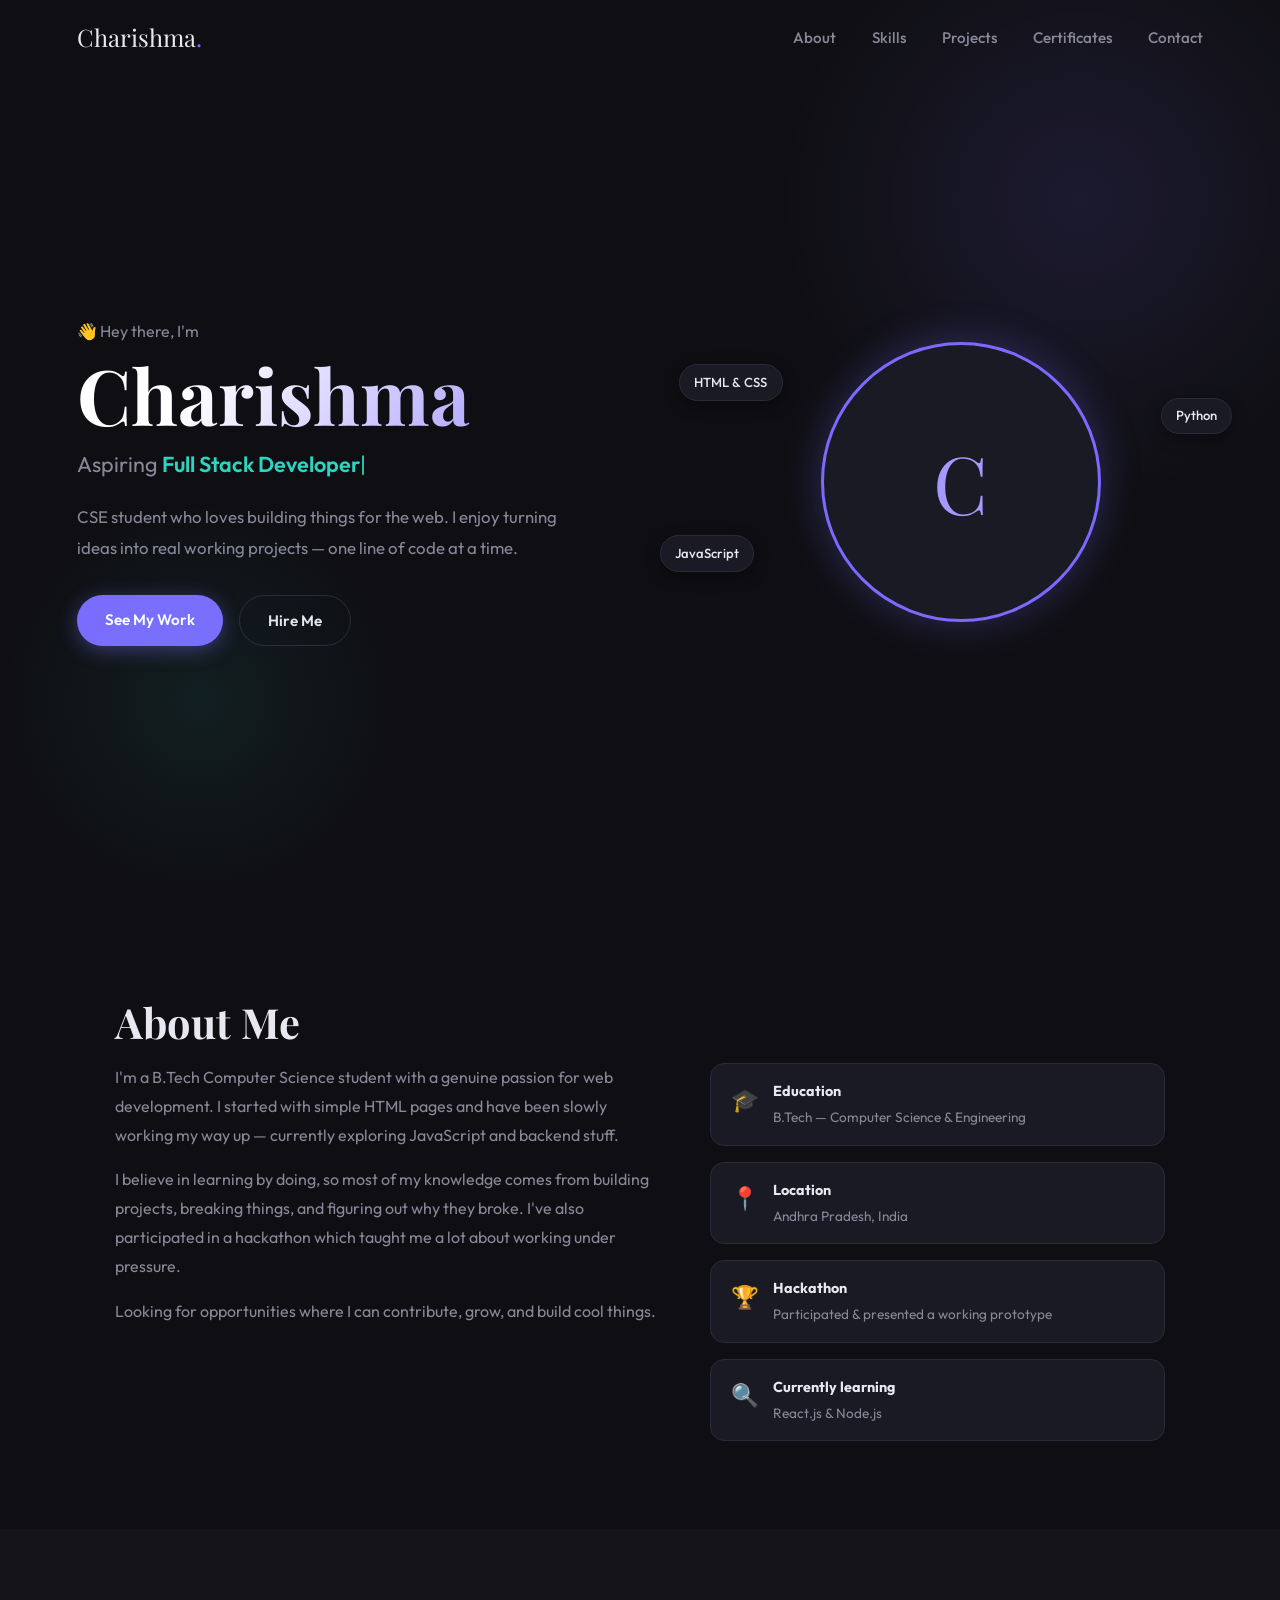
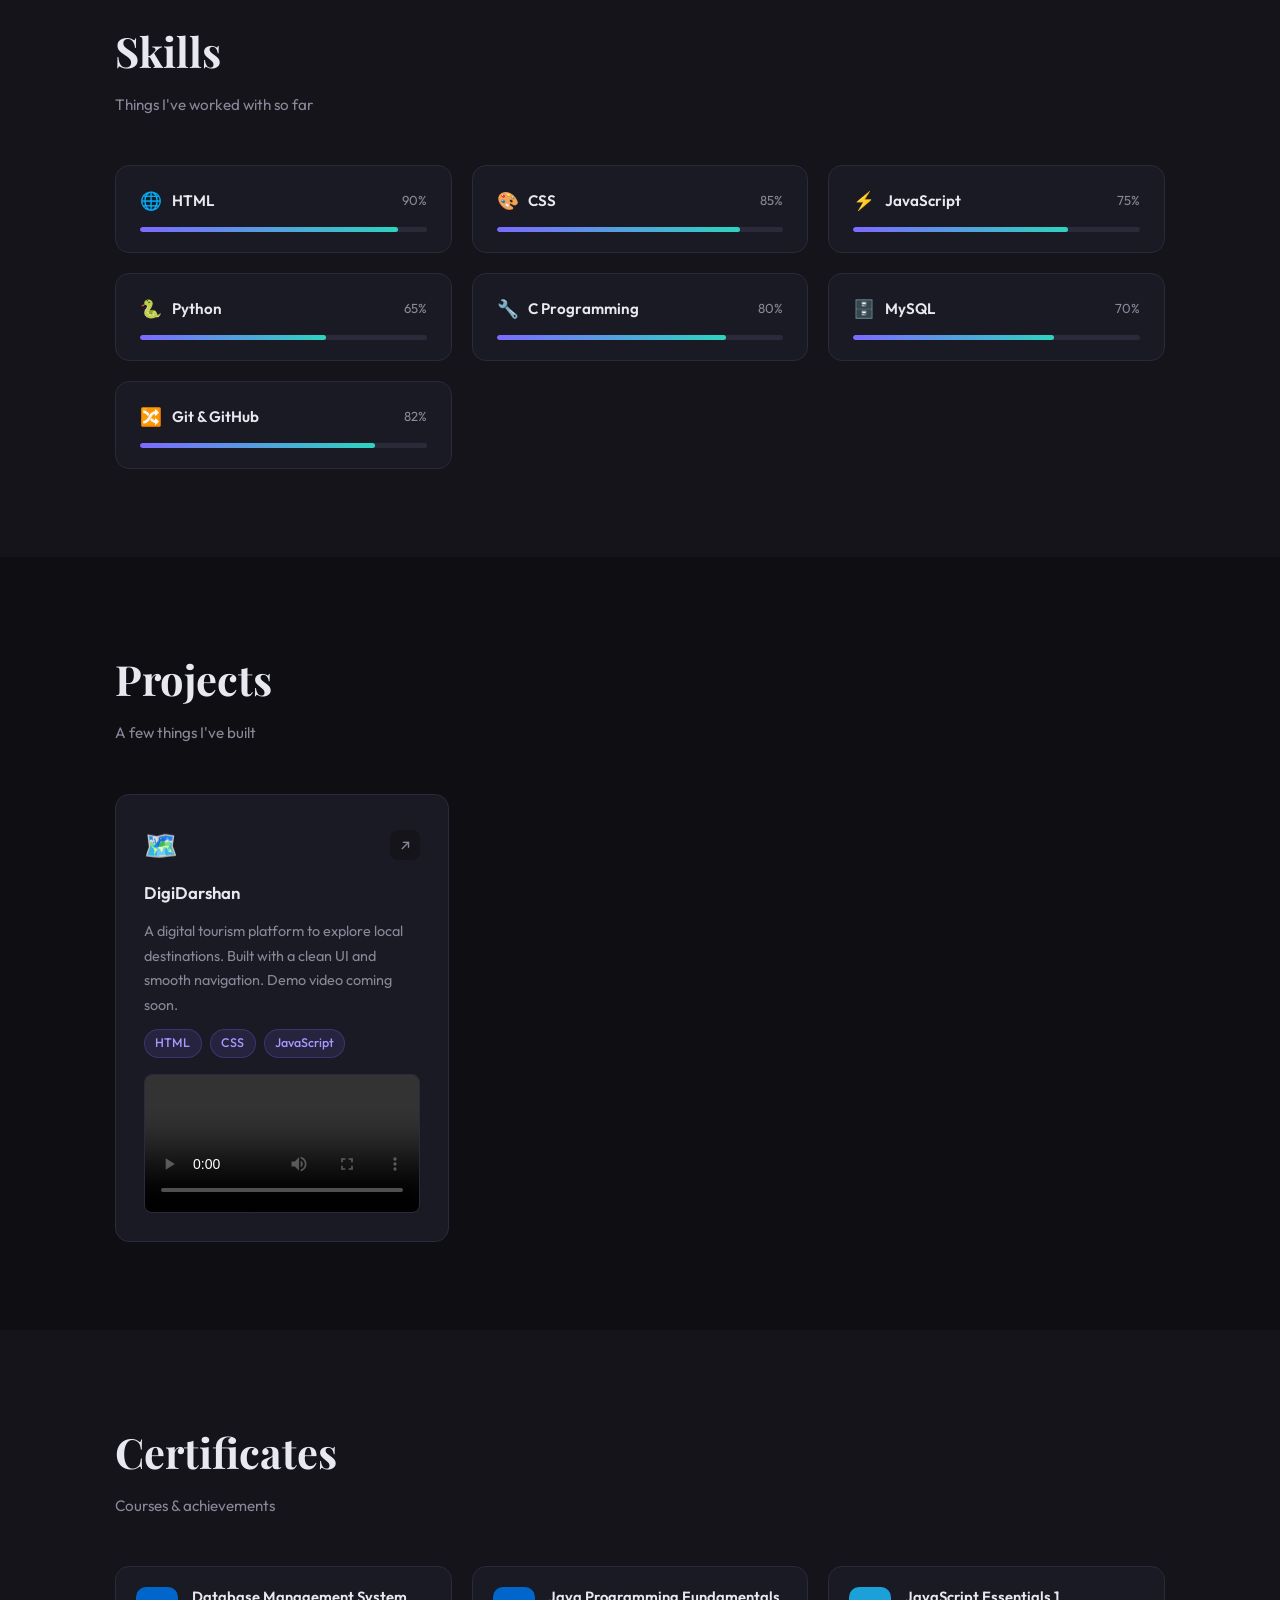
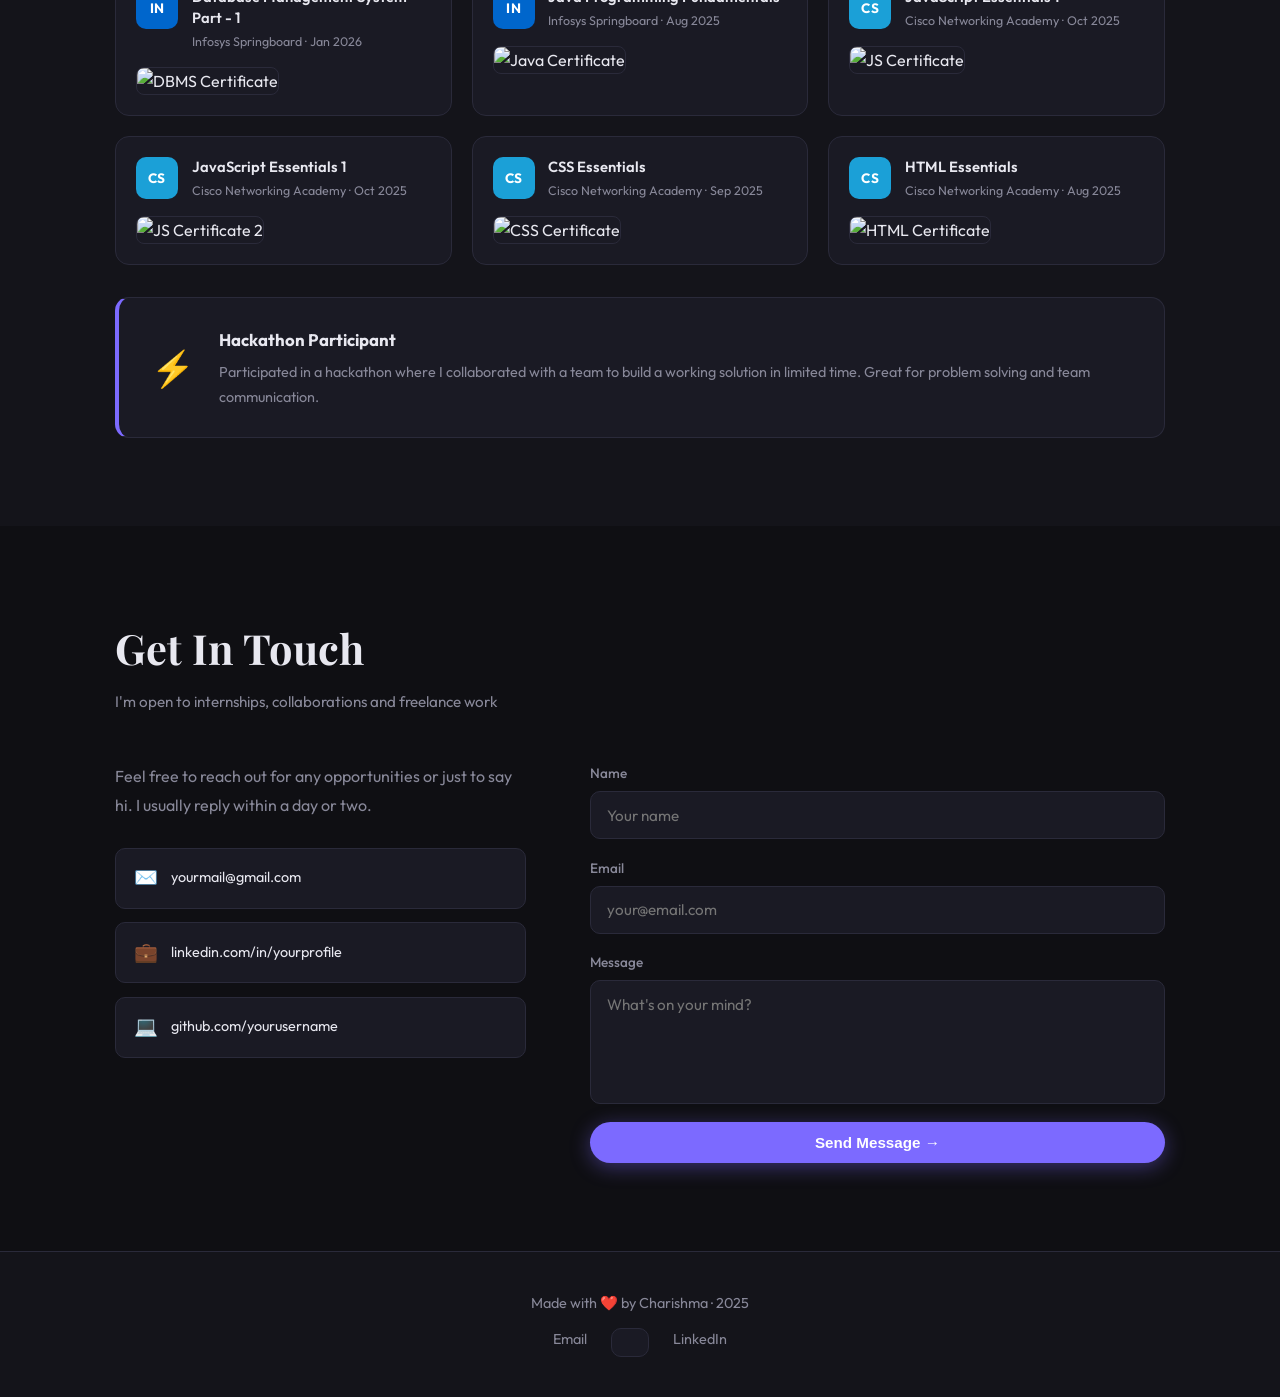
==== index.html @ baaa9da6 "Add files via upload" ====
<!DOCTYPE html>
<html lang="en">
<head>
  <meta charset="UTF-8" />
  <meta name="viewport" content="width=device-width, initial-scale=1.0"/>
  <meta name="description" content="Charishma - CSE Student & Aspiring Full Stack Developer"/>
  <title>Charishma | Portfolio</title>
  <link rel="preconnect" href="https://fonts.googleapis.com">
  <link href="https://fonts.googleapis.com/css2?family=Outfit:wght@300;400;500;600;700&family=Playfair+Display:wght@700&display=swap" rel="stylesheet">
  <link rel="stylesheet" href="style.css" />
</head>
<body>

  <nav id="topnav">
    <div class="logo">Charishma<span class="dot">.</span></div>
    <ul>
      <li><a href="#about">About</a></li>
      <li><a href="#skills">Skills</a></li>
      <li><a href="#projects">Projects</a></li>
      <li><a href="#certs">Certificates</a></li>
      <li><a href="#contact">Contact</a></li>
    </ul>
    <button class="menu-btn" id="menuBtn">☰</button>
  </nav>

  <div class="mobile-nav" id="mobileNav">
    <a href="#about">About</a>
    <a href="#skills">Skills</a>
    <a href="#projects">Projects</a>
    <a href="#certs">Certificates</a>
    <a href="#contact">Contact</a>
  </div>

  <!-- HERO -->
  <section class="hero" id="home">
    <div class="hero-text">
      <p class="greet">👋 Hey there, I'm</p>
      <h1>Charishma</h1>
      <h2 class="role">Aspiring <span id="typed"></span><span class="blink">|</span></h2>
      <p class="bio">CSE student who loves building things for the web. I enjoy turning ideas into real working projects — one line of code at a time.</p>
      <div class="hero-actions">
        <a href="#projects" class="btn primary">See My Work</a>
        <a href="#contact" class="btn ghost">Hire Me</a>
      </div>
    </div>
    <div class="hero-img">
      <div class="pic-wrap">
        <img src="myphoto.jpg" alt="Charishma" onerror="this.style.display='none'; document.getElementById('initials').style.display='flex'"/>
        <div id="initials">C</div>
      </div>
      <span class="chip c1">HTML & CSS</span>
      <span class="chip c2">JavaScript</span>
      <span class="chip c3">Python</span>
    </div>
  </section>

  <!-- ABOUT -->
  <section id="about">
    <div class="wrap">
      <h2 class="sec-title">About Me</h2>
      <div class="about-grid">
        <div class="about-words">
          <p>I'm a B.Tech Computer Science student with a genuine passion for web development. I started with simple HTML pages and have been slowly working my way up — currently exploring JavaScript and backend stuff.</p>
          <p>I believe in learning by doing, so most of my knowledge comes from building projects, breaking things, and figuring out why they broke. I've also participated in a hackathon which taught me a lot about working under pressure.</p>
          <p>Looking for opportunities where I can contribute, grow, and build cool things.</p>
        </div>
        <div class="about-cards">
          <div class="info-card"><span>🎓</span><div><strong>Education</strong><p>B.Tech — Computer Science & Engineering</p></div></div>
          <div class="info-card"><span>📍</span><div><strong>Location</strong><p>Andhra Pradesh, India</p></div></div>
          <div class="info-card"><span>🏆</span><div><strong>Hackathon</strong><p>Participated & presented a working prototype</p></div></div>
          <div class="info-card"><span>🔍</span><div><strong>Currently learning</strong><p>React.js & Node.js</p></div></div>
        </div>
      </div>
    </div>
  </section>

  <!-- SKILLS -->
  <section id="skills" class="alt-bg">
    <div class="wrap">
      <h2 class="sec-title">Skills</h2>
      <p class="sec-sub">Things I've worked with so far</p>
      <div class="skills-grid">
        <div class="skill-box">
          <div class="skill-top"><span class="skill-emoji">🌐</span><span class="skill-name">HTML</span><span class="skill-pct">90%</span></div>
          <div class="bar"><div class="fill" style="--pct:90%"></div></div>
        </div>
        <div class="skill-box">
          <div class="skill-top"><span class="skill-emoji">🎨</span><span class="skill-name">CSS</span><span class="skill-pct">85%</span></div>
          <div class="bar"><div class="fill" style="--pct:85%"></div></div>
        </div>
        <div class="skill-box">
          <div class="skill-top"><span class="skill-emoji">⚡</span><span class="skill-name">JavaScript</span><span class="skill-pct">75%</span></div>
          <div class="bar"><div class="fill" style="--pct:75%"></div></div>
        </div>
        <div class="skill-box">
          <div class="skill-top"><span class="skill-emoji">🐍</span><span class="skill-name">Python</span><span class="skill-pct">65%</span></div>
          <div class="bar"><div class="fill" style="--pct:65%"></div></div>
        </div>
        <div class="skill-box">
          <div class="skill-top"><span class="skill-emoji">🔧</span><span class="skill-name">C Programming</span><span class="skill-pct">80%</span></div>
          <div class="bar"><div class="fill" style="--pct:80%"></div></div>
        </div>
        <div class="skill-box">
          <div class="skill-top"><span class="skill-emoji">🗄️</span><span class="skill-name">MySQL</span><span class="skill-pct">70%</span></div>
          <div class="bar"><div class="fill" style="--pct:70%"></div></div>
        </div>
        <div class="skill-box">
          <div class="skill-top"><span class="skill-emoji">🔀</span><span class="skill-name">Git & GitHub</span><span class="skill-pct">82%</span></div>
          <div class="bar"><div class="fill" style="--pct:82%"></div></div>
        </div>
      </div>
    </div>
  </section>

  <!-- PROJECTS -->
  <section id="projects">
    <div class="wrap">
      <h2 class="sec-title">Projects</h2>
      <p class="sec-sub">A few things I've built</p>
      <div class="proj-grid">

        <div class="proj-card">
          <div class="proj-header">
            <span class="proj-icon">🗺️</span>
            <div class="proj-links"><a href="#" target="_blank">↗</a></div>
          </div>
          <h3>DigiDarshan</h3>
          <p>A digital tourism platform to explore local destinations. Built with a clean UI and smooth navigation. Demo video coming soon.</p>
          <div class="tags"><span>HTML</span><span>CSS</span><span>JavaScript</span></div>
          <video controls poster="" style="width:100%; border-radius:8px; margin-top:.25rem; border:1px solid var(--border);">
  <source src="C:\Users\chari\Downloads\WhatsApp Video 2026-03-20 at 21.03.21.mp4" type="video/mp4">
</video>
        </div>
      </div>
    </div>
  </section>

  <!-- CERTIFICATES -->
  <section id="certs" class="alt-bg">
    <div class="wrap">
      <h2 class="sec-title">Certificates</h2>
      <p class="sec-sub">Courses & achievements</p>
      <div class="certs-grid">

        <div class="cert-card">
          <div class="cert-top">
            <div class="cert-badge infosys">IN</div>
            <div><h4>Database Management System Part - 1</h4><p>Infosys Springboard · Jan 2026</p></div>
          </div>
          <img src="C:\Users\chari\OneDrive\Pictures\p10.jpg" alt="DBMS Certificate" class="cert-img"/>
        </div>

        <div class="cert-card">
          <div class="cert-top">
            <div class="cert-badge infosys">IN</div>
            <div><h4>Java Programming Fundamentals</h4><p>Infosys Springboard · Aug 2025</p></div>
          </div>
          <img src="C:\Users\chari\OneDrive\Pictures\p8.jpg" alt="Java Certificate" class="cert-img"/>
        </div>

        <div class="cert-card">
          <div class="cert-top">
            <div class="cert-badge cisco">CS</div>
            <div><h4>JavaScript Essentials 1</h4><p>Cisco Networking Academy · Oct 2025</p></div>
          </div>
          <img src="C:\Users\chari\OneDrive\Pictures\p6.jpg" alt="JS Certificate" class="cert-img"/>
        </div>

        <div class="cert-card">
          <div class="cert-top">
            <div class="cert-badge cisco">CS</div>
            <div><h4>JavaScript Essentials 1</h4><p>Cisco Networking Academy · Oct 2025</p></div>
          </div>
          <img src="C:\Users\chari\OneDrive\Pictures\p4.jpg" alt="JS Certificate 2" class="cert-img"/>
        </div>

        <div class="cert-card">
          <div class="cert-top">
            <div class="cert-badge cisco">CS</div>
            <div><h4>CSS Essentials</h4><p>Cisco Networking Academy · Sep 2025</p></div>
          </div>
          <img src="C:\Users\chari\OneDrive\Pictures\p3.jpg" alt="CSS Certificate" class="cert-img"/>
        </div>

        <div class="cert-card">
          <div class="cert-top">
            <div class="cert-badge cisco">CS</div>
            <div><h4>HTML Essentials</h4><p>Cisco Networking Academy · Aug 2025</p></div>
          </div>
          <img src="C:\Users\chari\OneDrive\Pictures\p2.jpg" alt="HTML Certificate" class="cert-img"/>
        </div>

      </div>

      <div class="hackathon-box">
        <span class="hack-icon">⚡</span>
        <div class="hack-text">
          <h3>Hackathon Participant</h3>
          <p>Participated in a hackathon where I collaborated with a team to build a working solution in limited time. Great for problem solving and team communication.</p>
        </div>
      </div>
    </div>
  </section>

  <!-- CONTACT -->
  <section id="contact">
    <div class="wrap">
      <h2 class="sec-title">Get In Touch</h2>
      <p class="sec-sub">I'm open to internships, collaborations and freelance work</p>
      <div class="contact-wrap">
        <div class="contact-left">
          <p>Feel free to reach out for any opportunities or just to say hi. I usually reply within a day or two.</p>
          <div class="links-list">
            <a href="mailto:charishmakosireddy@gmail.com" class="link-row"><span class="link-icon">✉️</span><span>yourmail@gmail.com</span></a>
            <a href="https://www.linkedin.com/in/charishma-kosireddy-486725369?utm_source=share_via&utm_content=profile&utm_medium=member_android" target="_blank" class="link-row"><span class="link-icon">💼</span><span>linkedin.com/in/yourprofile</span></a>
            <a href="https://github.com/charishmakosireddy" target="_blank" class="link-row"><span class="link-icon">💻</span><span>github.com/yourusername</span></a>
          </div>
        </div>
        <form id="contactForm" class="contact-form" novalidate>
          <div class="field"><label for="name">Name</label><input type="text" id="name" name="name" placeholder="Your name" required/></div>
          <div class="field"><label for="email">Email</label><input type="email" id="email" name="email" placeholder="your@email.com" required/></div>
          <div class="field"><label for="msg">Message</label><textarea id="msg" name="message" rows="5" placeholder="What's on your mind?" required></textarea></div>
          <button type="submit" class="btn primary" id="sendBtn">Send Message →</button>
          <p id="formMsg" style="display:none; color:#6ee7b7; margin-top:.75rem; font-size:.9rem">✅ Message sent! I'll get back to you soon.</p>
        </form>
      </div>
    </div>
  </section>

  <footer>
    <p>Made with ❤️ by Charishma · 2025</p>
    <div class="footer-links">
      <a href="mailto:charishmakosireddy@gmail.com">Email</a>
      <a href="https://github.com/charishmakosireddy" target="_blank" class="link-row"></a>
      <a href="https://www.linkedin.com/in/charishma-kosireddy-486725369?utm_source=share_via&utm_content=profile&utm_medium=member_android" target="_blank">LinkedIn</a>
    </div>
  </footer>
  <script src="app.js"></script>
</body>
</html>
---- style.css ----
*, *::before, *::after { box-sizing: border-box; margin: 0; padding: 0; }

:root {
  --bg: #0f0f13;
  --bg2: #14141a;
  --card: #1a1a24;
  --border: #2a2a3a;
  --accent: #7c6aff;
  --accent-light: #a599ff;
  --teal: #2dd4bf;
  --text: #e8e8f0;
  --muted: #888899;
  --radius: 14px;
}

html { scroll-behavior: smooth; }

body {
  font-family: 'Outfit', sans-serif;
  background: var(--bg);
  color: var(--text);
  line-height: 1.65;
  overflow-x: hidden;
}

::-webkit-scrollbar { width: 5px; }
::-webkit-scrollbar-thumb { background: var(--accent); border-radius: 4px; }

/* NAV */
#topnav {
  position: fixed; top: 0; left: 0; right: 0;
  display: flex; align-items: center; justify-content: space-between;
  padding: 1.1rem 6%; z-index: 999;
  transition: background .3s, border-color .3s;
  border-bottom: 1px solid transparent;
}
#topnav.sticky {
  background: rgba(15,15,19,0.92);
  backdrop-filter: blur(12px);
  border-bottom-color: var(--border);
}
.logo { font-family: 'Playfair Display', serif; font-size: 1.5rem; }
.logo .dot { color: var(--accent); }
#topnav ul { display: flex; gap: 2.2rem; list-style: none; }
#topnav ul a { color: var(--muted); text-decoration: none; font-size: .95rem; font-weight: 500; transition: color .2s; }
#topnav ul a:hover { color: var(--text); }
.menu-btn { display: none; background: none; border: 1px solid var(--border); color: var(--text); padding: .35rem .7rem; border-radius: 8px; cursor: pointer; font-size: 1.1rem; }

.mobile-nav { display: none; flex-direction: column; gap: .5rem; position: fixed; top: 62px; left: 0; right: 0; background: rgba(15,15,19,0.97); padding: 1.5rem 6%; border-bottom: 1px solid var(--border); z-index: 998; }
.mobile-nav.open { display: flex; }
.mobile-nav a { color: var(--muted); text-decoration: none; font-size: 1rem; padding: .4rem 0; border-bottom: 1px solid var(--border); }
.mobile-nav a:last-child { border-bottom: none; }

/* BUTTONS */
.btn { display: inline-block; padding: .75rem 1.75rem; border-radius: 50px; font-weight: 600; font-size: .95rem; text-decoration: none; cursor: pointer; border: none; transition: transform .2s, box-shadow .2s; }
.btn.primary { background: var(--accent); color: #fff; box-shadow: 0 4px 20px rgba(124,106,255,.4); }
.btn.primary:hover { transform: translateY(-2px); box-shadow: 0 6px 28px rgba(124,106,255,.55); }
.btn.ghost { background: transparent; color: var(--text); border: 1.5px solid var(--border); }
.btn.ghost:hover { border-color: var(--accent); color: var(--accent-light); transform: translateY(-2px); }

/* HERO */
.hero {
  min-height: 100vh;
  display: grid; grid-template-columns: 1.1fr .9fr;
  align-items: center; gap: 3rem;
  padding: 8rem 6% 4rem; position: relative; overflow: hidden;
}
.hero::before {
  content: ''; position: absolute;
  width: 600px; height: 600px;
  background: radial-gradient(circle, rgba(124,106,255,.12) 0%, transparent 70%);
  top: -100px; right: -100px; pointer-events: none;
}
.hero::after {
  content: ''; position: absolute;
  width: 400px; height: 400px;
  background: radial-gradient(circle, rgba(45,212,191,.08) 0%, transparent 70%);
  bottom: 0; left: 0; pointer-events: none;
}
.greet { font-size: 1rem; color: var(--muted); margin-bottom: .6rem; }
.hero h1 {
  font-family: 'Playfair Display', serif;
  font-size: clamp(3rem, 6vw, 5.5rem); line-height: 1.05;
  background: linear-gradient(120deg, #fff 20%, var(--accent-light) 80%);
  -webkit-background-clip: text; -webkit-text-fill-color: transparent; background-clip: text;
  margin-bottom: .75rem;
}
.role { font-size: 1.35rem; font-weight: 400; color: var(--muted); margin-bottom: 1.25rem; min-height: 2rem; }
#typed { color: var(--teal); font-weight: 600; }
.blink { color: var(--teal); animation: blink 1s infinite; }
@keyframes blink { 0%,100%{opacity:1} 50%{opacity:0} }
.bio { max-width: 480px; color: var(--muted); font-size: 1.05rem; margin-bottom: 2rem; line-height: 1.8; }
.hero-actions { display: flex; gap: 1rem; flex-wrap: wrap; }

.hero-img { position: relative; display: flex; align-items: center; justify-content: center; }
.pic-wrap {
  width: 280px; height: 280px; border-radius: 50%; overflow: hidden;
  border: 3px solid var(--accent); box-shadow: 0 0 40px rgba(124,106,255,.3);
  background: var(--card); display: flex; align-items: center; justify-content: center;
}
.pic-wrap img { width: 100%; height: 100%; object-fit: cover; }
#initials { display: none; align-items: center; justify-content: center; font-family: 'Playfair Display', serif; font-size: 5rem; color: var(--accent-light); }

.chip { position: absolute; background: var(--card); border: 1px solid var(--border); padding: .4rem .9rem; border-radius: 50px; font-size: .82rem; font-weight: 500; color: var(--text); box-shadow: 0 4px 16px rgba(0,0,0,.4); white-space: nowrap; }
.c1 { top: 8%; left: -8%; animation: bobble 4s ease-in-out infinite; }
.c2 { bottom: 18%; left: -12%; animation: bobble 4s 1.4s ease-in-out infinite; }
.c3 { top: 20%; right: -6%; animation: bobble 4s 2.8s ease-in-out infinite; }
@keyframes bobble { 0%,100%{transform:translateY(0)} 50%{transform:translateY(-8px)} }

/* SECTIONS */
section { padding: 5.5rem 6%; }
.wrap { max-width: 1050px; margin: 0 auto; }
.sec-title { font-family: 'Playfair Display', serif; font-size: clamp(1.8rem,3.5vw,2.6rem); margin-bottom: .4rem; }
.sec-sub { color: var(--muted); font-size: .95rem; margin-bottom: 3rem; }
.alt-bg { background: var(--bg2); }

.reveal { opacity: 0; transform: translateY(24px); transition: opacity .65s ease, transform .65s ease; }
.reveal.show { opacity: 1; transform: translateY(0); }

/* ABOUT */
.about-grid { display: grid; grid-template-columns: 1.2fr 1fr; gap: 3rem; align-items: start; }
.about-words p { color: var(--muted); margin-bottom: 1rem; line-height: 1.8; }
.about-cards { display: flex; flex-direction: column; gap: 1rem; }
.info-card { display: flex; align-items: flex-start; gap: .9rem; background: var(--card); border: 1px solid var(--border); border-radius: var(--radius); padding: 1rem 1.25rem; transition: border-color .2s, transform .2s; }
.info-card:hover { border-color: var(--accent); transform: translateX(4px); }
.info-card span { font-size: 1.4rem; margin-top: .1rem; }
.info-card strong { display: block; font-size: .9rem; margin-bottom: .15rem; }
.info-card p { font-size: .85rem; color: var(--muted); margin: 0; }

/* SKILLS */
.skills-grid { display: grid; grid-template-columns: repeat(auto-fill, minmax(280px,1fr)); gap: 1.25rem; }
.skill-box { background: var(--card); border: 1px solid var(--border); border-radius: var(--radius); padding: 1.25rem 1.5rem; transition: border-color .2s, transform .2s; }
.skill-box:hover { border-color: var(--accent); transform: translateY(-3px); }
.skill-top { display: flex; align-items: center; gap: .6rem; margin-bottom: .75rem; }
.skill-emoji { font-size: 1.1rem; }
.skill-name { flex: 1; font-weight: 600; font-size: .95rem; }
.skill-pct { font-size: .82rem; color: var(--muted); }
.bar { height: 5px; background: var(--border); border-radius: 4px; overflow: hidden; }
.fill { height: 100%; width: 0; background: linear-gradient(90deg, var(--accent), var(--teal)); border-radius: 4px; transition: width 1.1s cubic-bezier(.4,0,.2,1); }
.skill-box.animated .fill { width: var(--pct); }

/* PROJECTS */
.proj-grid { display: grid; grid-template-columns: repeat(auto-fill, minmax(280px,1fr)); gap: 1.5rem; }
.proj-card { background: var(--card); border: 1px solid var(--border); border-radius: var(--radius); padding: 1.75rem; display: flex; flex-direction: column; gap: .75rem; transition: border-color .2s, transform .25s; position: relative; overflow: hidden; }
.proj-card::after { content: ''; position: absolute; bottom: 0; left: 0; right: 0; height: 3px; background: linear-gradient(90deg, var(--accent), var(--teal)); transform: scaleX(0); transform-origin: left; transition: transform .3s; }
.proj-card:hover { transform: translateY(-5px); border-color: rgba(124,106,255,.5); }
.proj-card:hover::after { transform: scaleX(1); }
.proj-header { display: flex; justify-content: space-between; align-items: center; }
.proj-icon { font-size: 1.7rem; }
.proj-links { display: flex; gap: .6rem; }
.proj-links a { display: flex; align-items: center; justify-content: center; width: 30px; height: 30px; border-radius: 8px; background: var(--bg2); color: var(--muted); text-decoration: none; transition: background .2s, color .2s; }
.proj-links a:hover { background: rgba(124,106,255,.2); color: var(--accent-light); }
.proj-card h3 { font-size: 1.05rem; font-weight: 600; }
.proj-card p { font-size: .9rem; color: var(--muted); flex: 1; line-height: 1.7; }
.tags { display: flex; gap: .5rem; flex-wrap: wrap; }
.tags span { padding: .2rem .65rem; background: rgba(124,106,255,.12); border: 1px solid rgba(124,106,255,.25); border-radius: 50px; font-size: .78rem; color: var(--accent-light); font-weight: 500; }

/* video slot placeholder */
.video-slot {
  margin-top: .25rem;
  padding: .6rem .9rem;
  background: rgba(45,212,191,.06);
  border: 1px dashed rgba(45,212,191,.25);
  border-radius: 8px;
  font-size: .82rem;
  color: var(--teal);
  text-align: center;
}

/* CERTIFICATES */
.certs-grid { display: grid; grid-template-columns: repeat(auto-fill, minmax(280px,1fr)); gap: 1.25rem; margin-bottom: 2rem; }
.cert-card { background: var(--card); border: 1px solid var(--border); border-radius: var(--radius); padding: 1.25rem; transition: border-color .2s, transform .2s; }
.cert-card:hover { border-color: var(--accent); transform: translateY(-3px); }
.cert-top { display: flex; align-items: flex-start; gap: .85rem; margin-bottom: .9rem; }
.cert-badge {
  width: 42px; height: 42px; border-radius: 10px;
  display: flex; align-items: center; justify-content: center;
  font-weight: 700; font-size: .85rem; flex-shrink: 0; letter-spacing: .03em;
}
.cert-badge.infosys { background: #0066cc; color: #fff; }
.cert-badge.cisco { background: #1ba0d7; color: #fff; }
.cert-top h4 { font-size: .92rem; font-weight: 600; margin-bottom: .2rem; line-height: 1.4; }
.cert-top p { font-size: .78rem; color: var(--muted); }
.cert-img { width: 100%; border-radius: 8px; border: 1px solid var(--border); object-fit: cover; cursor: pointer; transition: transform .2s, box-shadow .2s; }
.cert-img:hover { transform: scale(1.02); box-shadow: 0 8px 24px rgba(0,0,0,.4); }

.hackathon-box { display: flex; align-items: center; gap: 1.5rem; background: var(--card); border: 1px solid var(--border); border-left: 4px solid var(--accent); border-radius: var(--radius); padding: 1.75rem 2rem; }
.hack-icon { font-size: 2.2rem; }
.hack-text h3 { font-size: 1.05rem; margin-bottom: .4rem; }
.hack-text p { font-size: .9rem; color: var(--muted); line-height: 1.7; }

/* CONTACT */
.contact-wrap { display: grid; grid-template-columns: 1fr 1.4fr; gap: 4rem; align-items: start; }
.contact-left > p { color: var(--muted); font-size: 1rem; line-height: 1.8; margin-bottom: 1.75rem; }
.links-list { display: flex; flex-direction: column; gap: .85rem; }
.link-row { display: flex; align-items: center; gap: .85rem; text-decoration: none; padding: .85rem 1.1rem; background: var(--card); border: 1px solid var(--border); border-radius: 10px; color: var(--text); font-size: .9rem; transition: border-color .2s, transform .2s; }
.link-row:hover { border-color: var(--accent); transform: translateX(4px); }
.link-icon { font-size: 1.2rem; }
.contact-form { display: flex; flex-direction: column; gap: 1.1rem; }
.field { display: flex; flex-direction: column; gap: .4rem; }
.field label { font-size: .85rem; color: var(--muted); font-weight: 500; }
.field input, .field textarea { padding: .85rem 1rem; background: var(--card); border: 1px solid var(--border); border-radius: 10px; color: var(--text); font-family: 'Outfit', sans-serif; font-size: .95rem; outline: none; resize: none; transition: border-color .2s, box-shadow .2s; }
.field input:focus, .field textarea:focus { border-color: var(--accent); box-shadow: 0 0 0 3px rgba(124,106,255,.1); }

/* FOOTER */
footer { background: var(--bg2); border-top: 1px solid var(--border); padding: 2.5rem 6%; text-align: center; }
footer p { color: var(--muted); font-size: .9rem; margin-bottom: .75rem; }
.footer-links { display: flex; justify-content: center; gap: 1.5rem; }
.footer-links a { color: var(--muted); text-decoration: none; font-size: .9rem; transition: color .2s; }
.footer-links a:hover { color: var(--accent-light); }

/* RESPONSIVE */
@media (max-width: 860px) {
  .hero { grid-template-columns: 1fr; padding-top: 7rem; text-align: center; }
  .bio { margin: 0 auto 2rem; }
  .hero-actions { justify-content: center; }
  .hero-img { display: none; }
  #topnav ul { display: none; }
  .menu-btn { display: block; }
  .about-grid { grid-template-columns: 1fr; }
  .contact-wrap { grid-template-columns: 1fr; gap: 2.5rem; }
}
@media (max-width: 580px) {
  section { padding: 4rem 5%; }
  .hackathon-box { flex-direction: column; }
  .skills-grid { grid-template-columns: 1fr; }
}
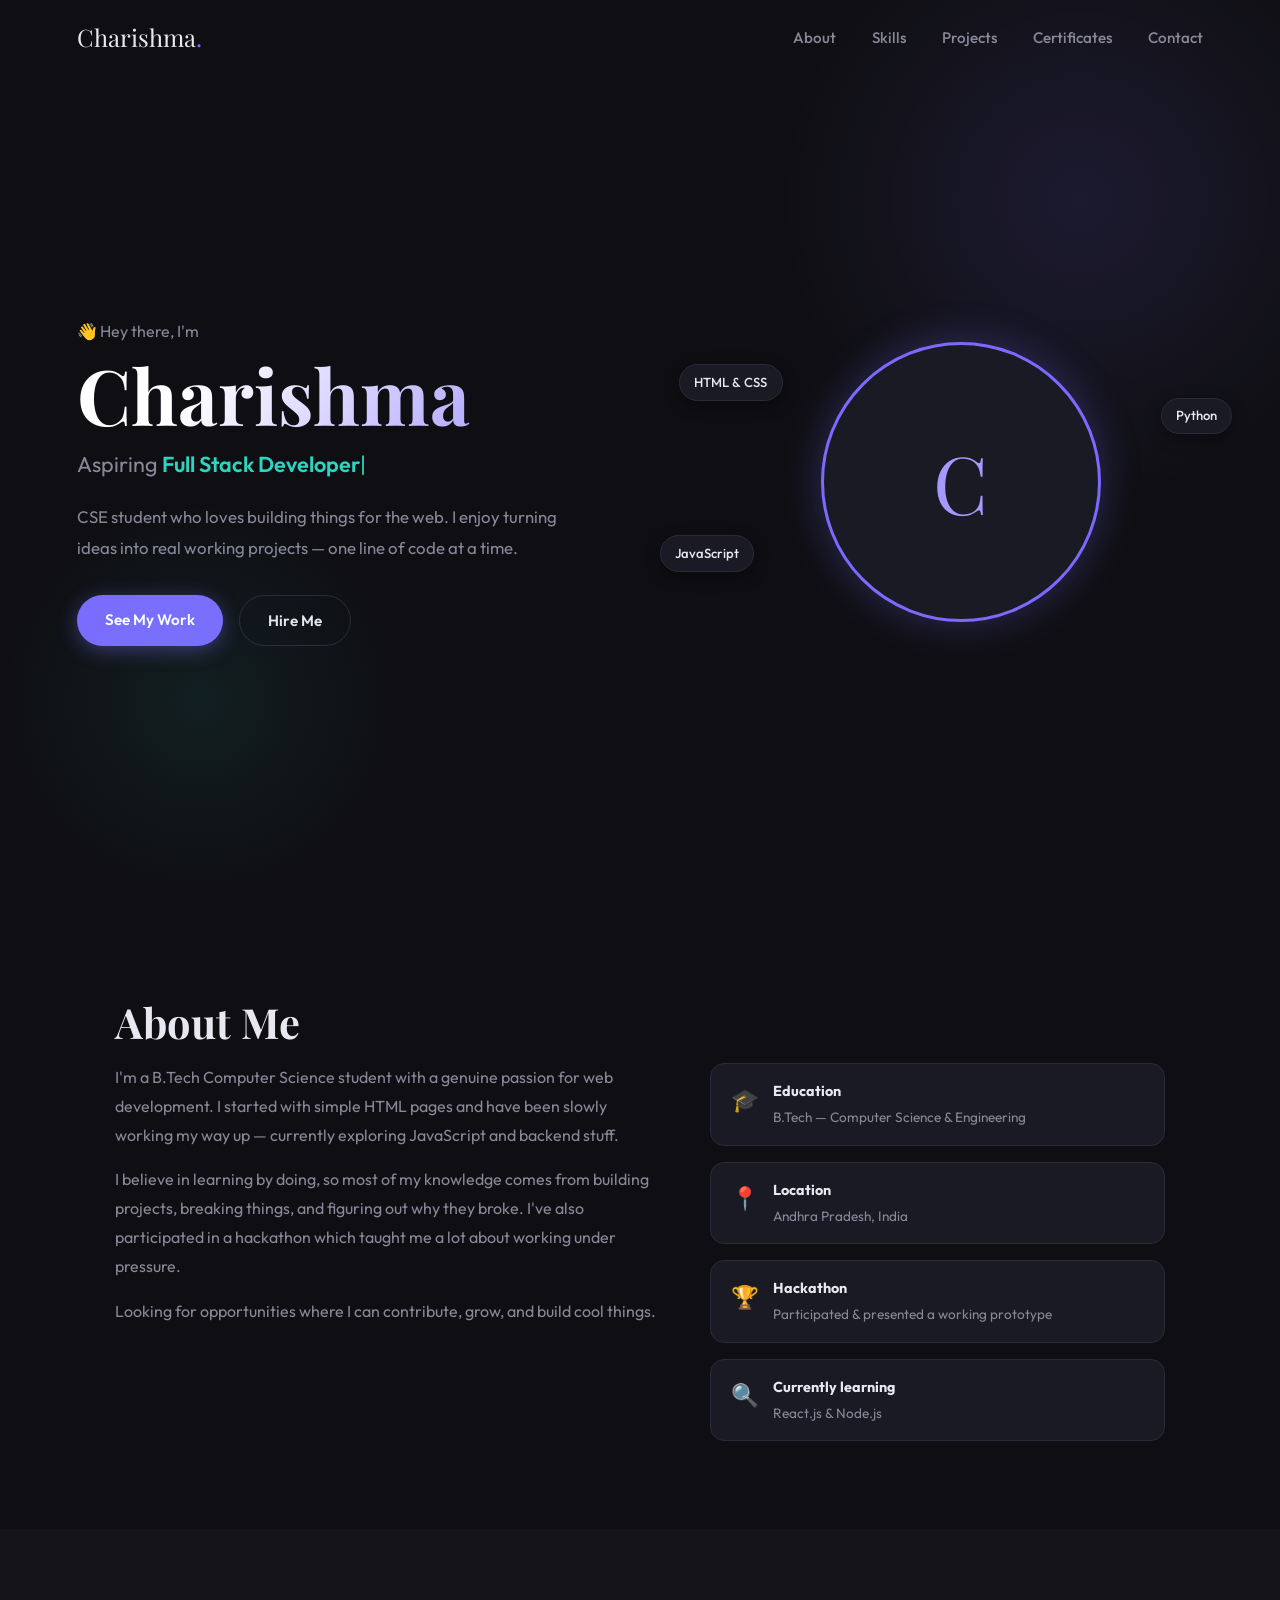
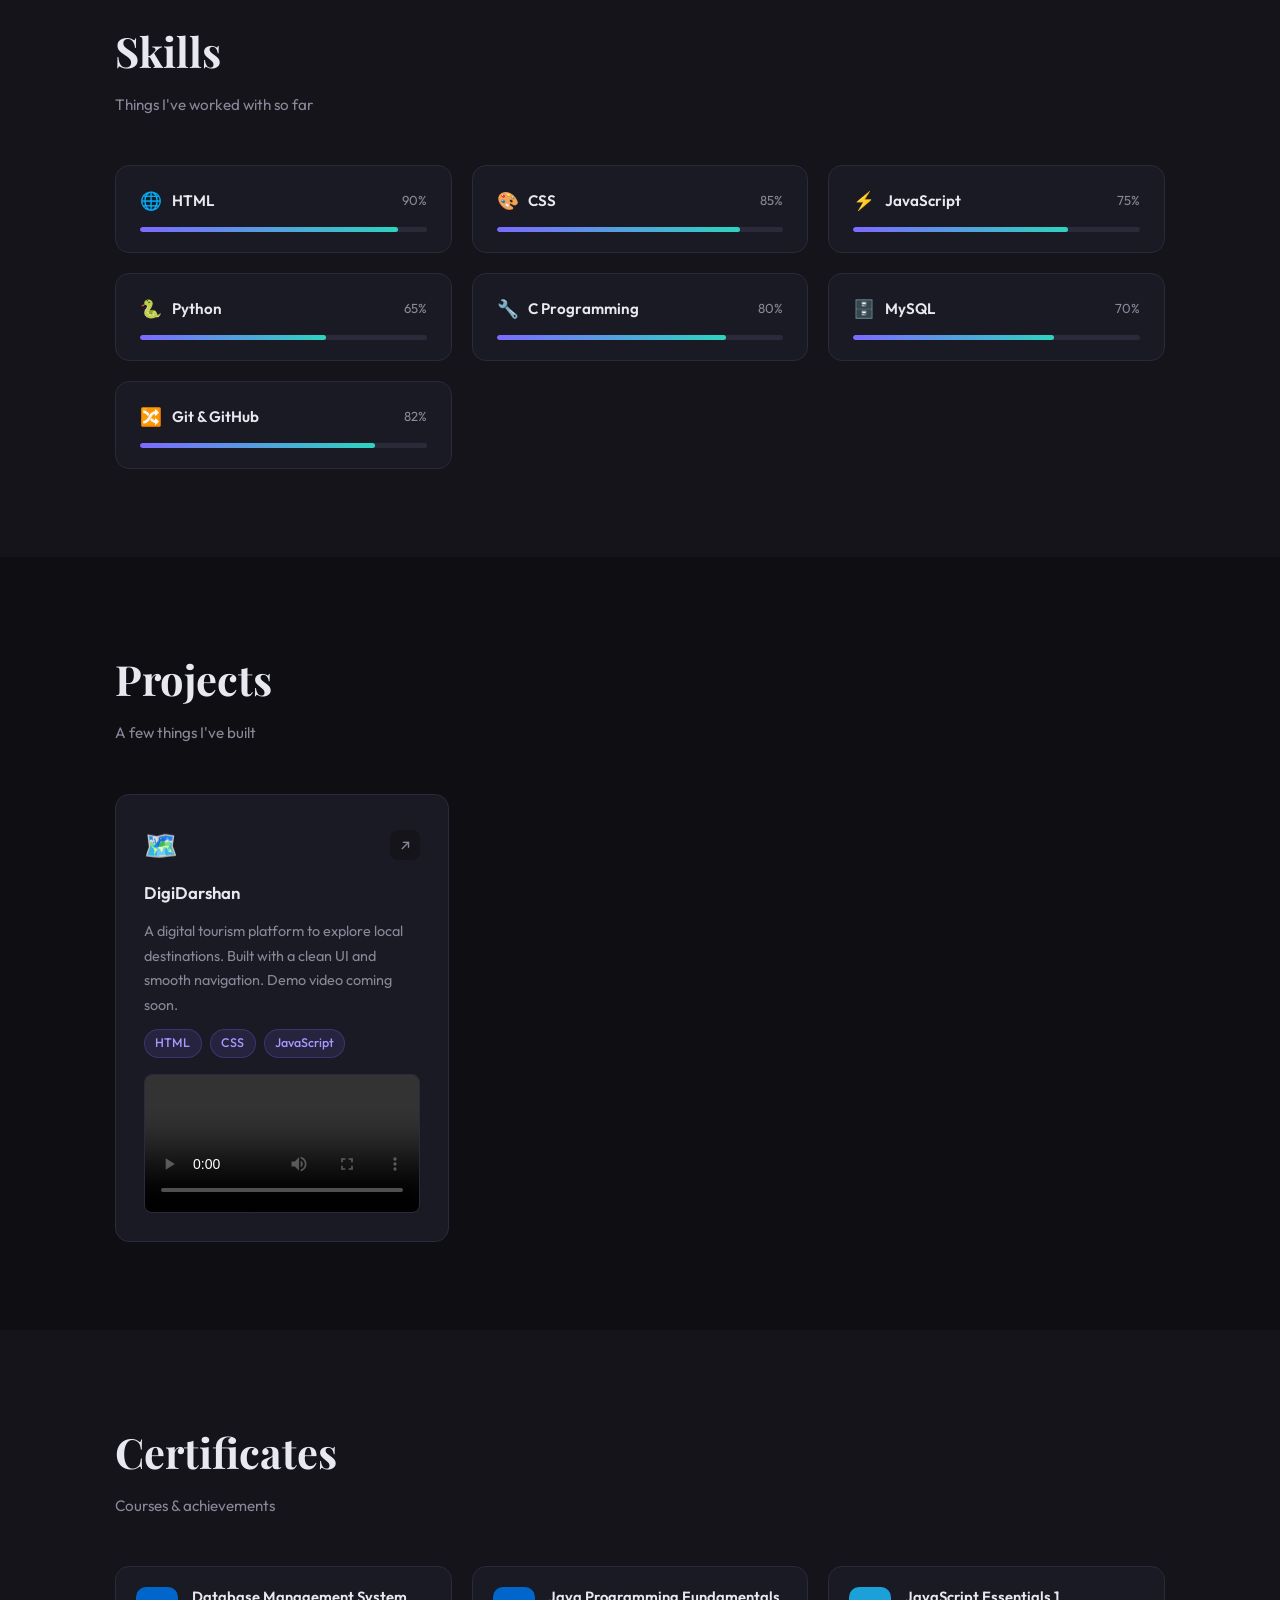
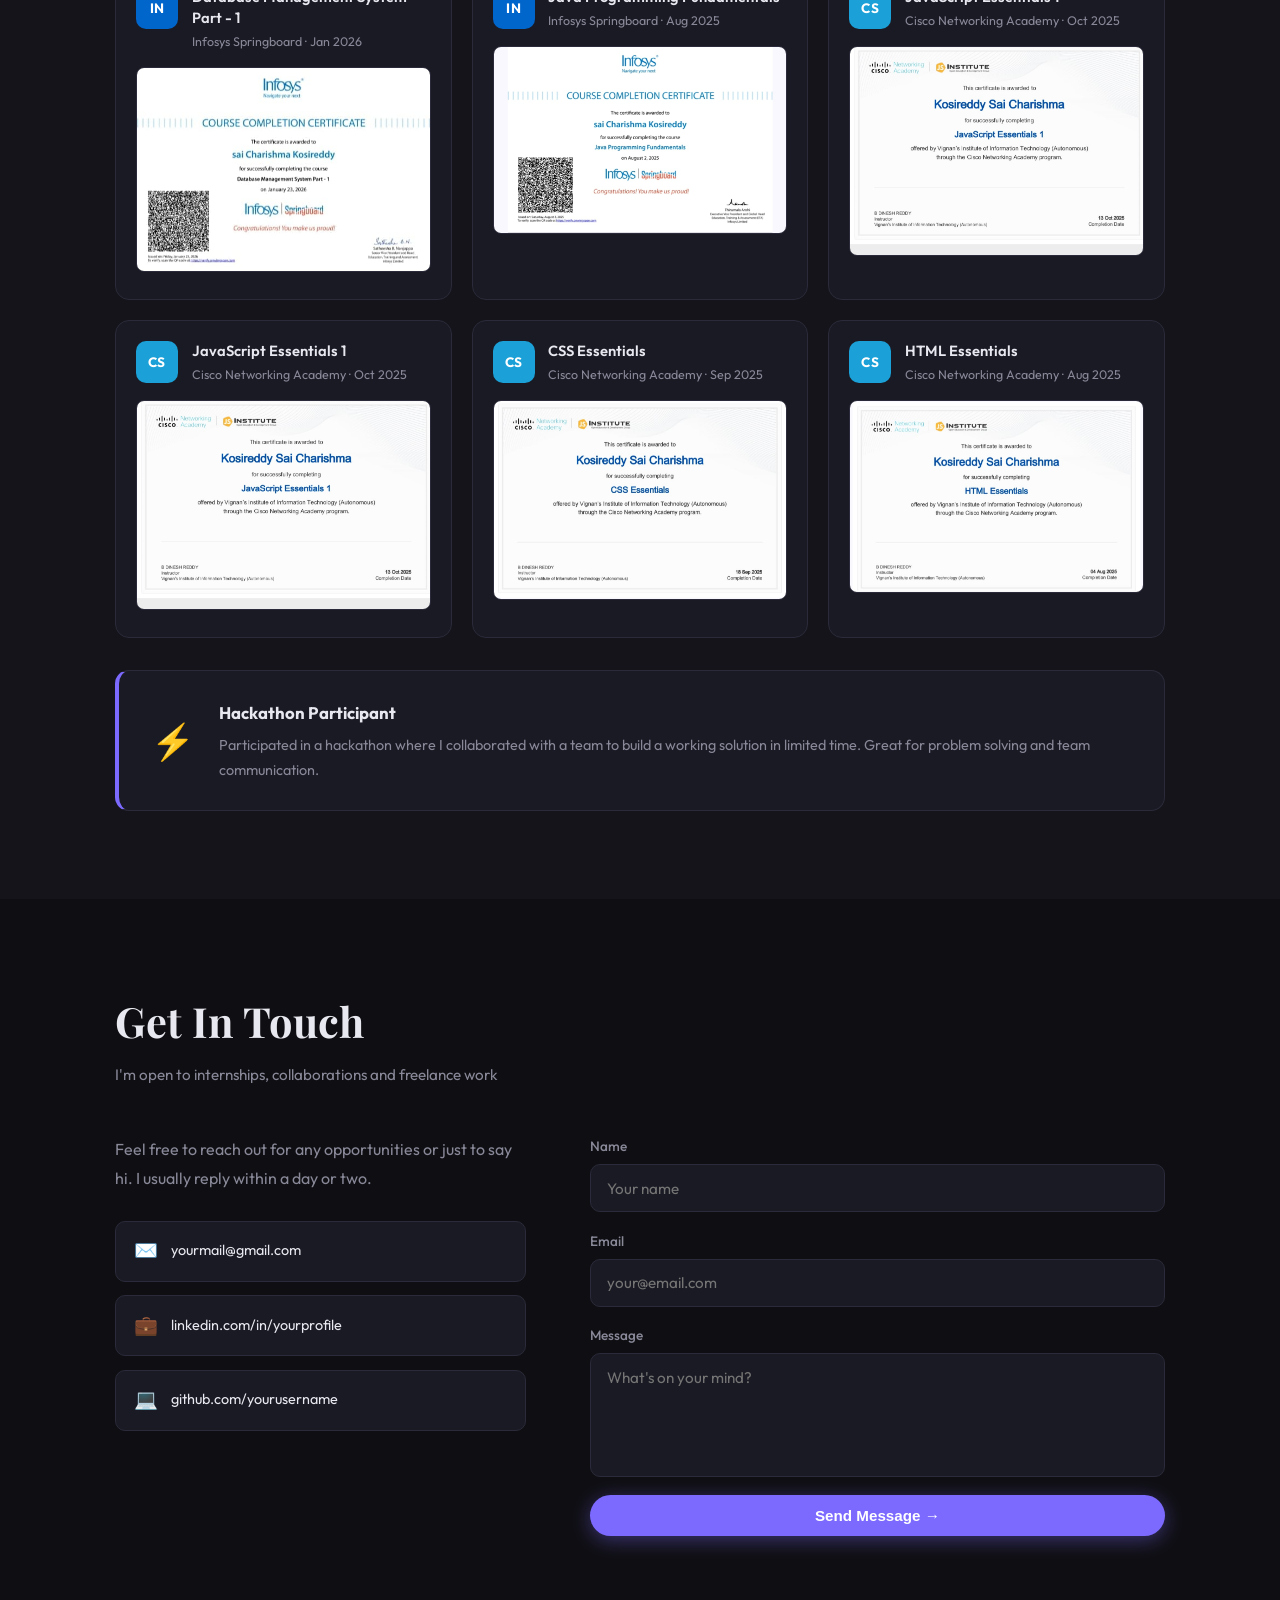
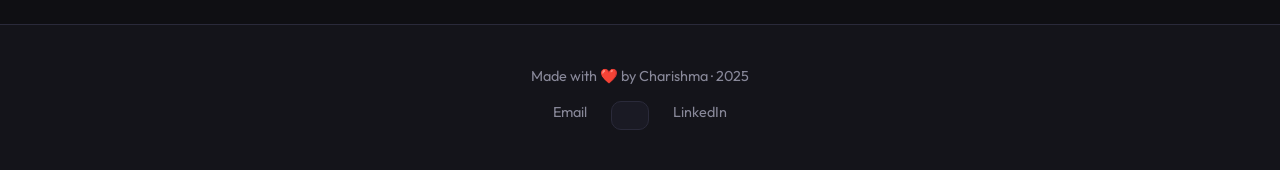
==== commit 988368af: "Add files via upload" ====
--- a/index.html
+++ b/index.html
@@ -128,7 +128,7 @@
           <p>A digital tourism platform to explore local destinations. Built with a clean UI and smooth navigation. Demo video coming soon.</p>
           <div class="tags"><span>HTML</span><span>CSS</span><span>JavaScript</span></div>
           <video controls poster="" style="width:100%; border-radius:8px; margin-top:.25rem; border:1px solid var(--border);">
-  <source src="C:\Users\chari\Downloads\WhatsApp Video 2026-03-20 at 21.03.21.mp4" type="video/mp4">
+  <source src="WhatsApp Video 2026-03-20 at 21.03.21.mp4" type="video/mp4">
 </video>
         </div>
       </div>
@@ -147,7 +147,7 @@
             <div class="cert-badge infosys">IN</div>
             <div><h4>Database Management System Part - 1</h4><p>Infosys Springboard · Jan 2026</p></div>
           </div>
-          <img src="C:\Users\chari\OneDrive\Pictures\p10.jpg" alt="DBMS Certificate" class="cert-img"/>
+          <img src="p10.jpg" alt="DBMS Certificate" class="cert-img"/>
         </div>
 
         <div class="cert-card">
@@ -155,7 +155,7 @@
             <div class="cert-badge infosys">IN</div>
             <div><h4>Java Programming Fundamentals</h4><p>Infosys Springboard · Aug 2025</p></div>
           </div>
-          <img src="C:\Users\chari\OneDrive\Pictures\p8.jpg" alt="Java Certificate" class="cert-img"/>
+          <img src="p8.jpg" alt="Java Certificate" class="cert-img"/>
         </div>
 
         <div class="cert-card">
@@ -163,7 +163,7 @@
             <div class="cert-badge cisco">CS</div>
             <div><h4>JavaScript Essentials 1</h4><p>Cisco Networking Academy · Oct 2025</p></div>
           </div>
-          <img src="C:\Users\chari\OneDrive\Pictures\p6.jpg" alt="JS Certificate" class="cert-img"/>
+          <img src="p6.jpg" alt="JS Certificate" class="cert-img"/>
         </div>
 
         <div class="cert-card">
@@ -171,7 +171,7 @@
             <div class="cert-badge cisco">CS</div>
             <div><h4>JavaScript Essentials 1</h4><p>Cisco Networking Academy · Oct 2025</p></div>
           </div>
-          <img src="C:\Users\chari\OneDrive\Pictures\p4.jpg" alt="JS Certificate 2" class="cert-img"/>
+          <img src="p4.jpg" alt="JS Certificate 2" class="cert-img"/>
         </div>
 
         <div class="cert-card">
@@ -179,7 +179,7 @@
             <div class="cert-badge cisco">CS</div>
             <div><h4>CSS Essentials</h4><p>Cisco Networking Academy · Sep 2025</p></div>
           </div>
-          <img src="C:\Users\chari\OneDrive\Pictures\p3.jpg" alt="CSS Certificate" class="cert-img"/>
+          <img src="p3.jpg" alt="CSS Certificate" class="cert-img"/>
         </div>
 
         <div class="cert-card">
@@ -187,7 +187,7 @@
             <div class="cert-badge cisco">CS</div>
             <div><h4>HTML Essentials</h4><p>Cisco Networking Academy · Aug 2025</p></div>
           </div>
-          <img src="C:\Users\chari\OneDrive\Pictures\p2.jpg" alt="HTML Certificate" class="cert-img"/>
+          <img src="p2.jpg" alt="HTML Certificate" class="cert-img"/>
         </div>
 
       </div>
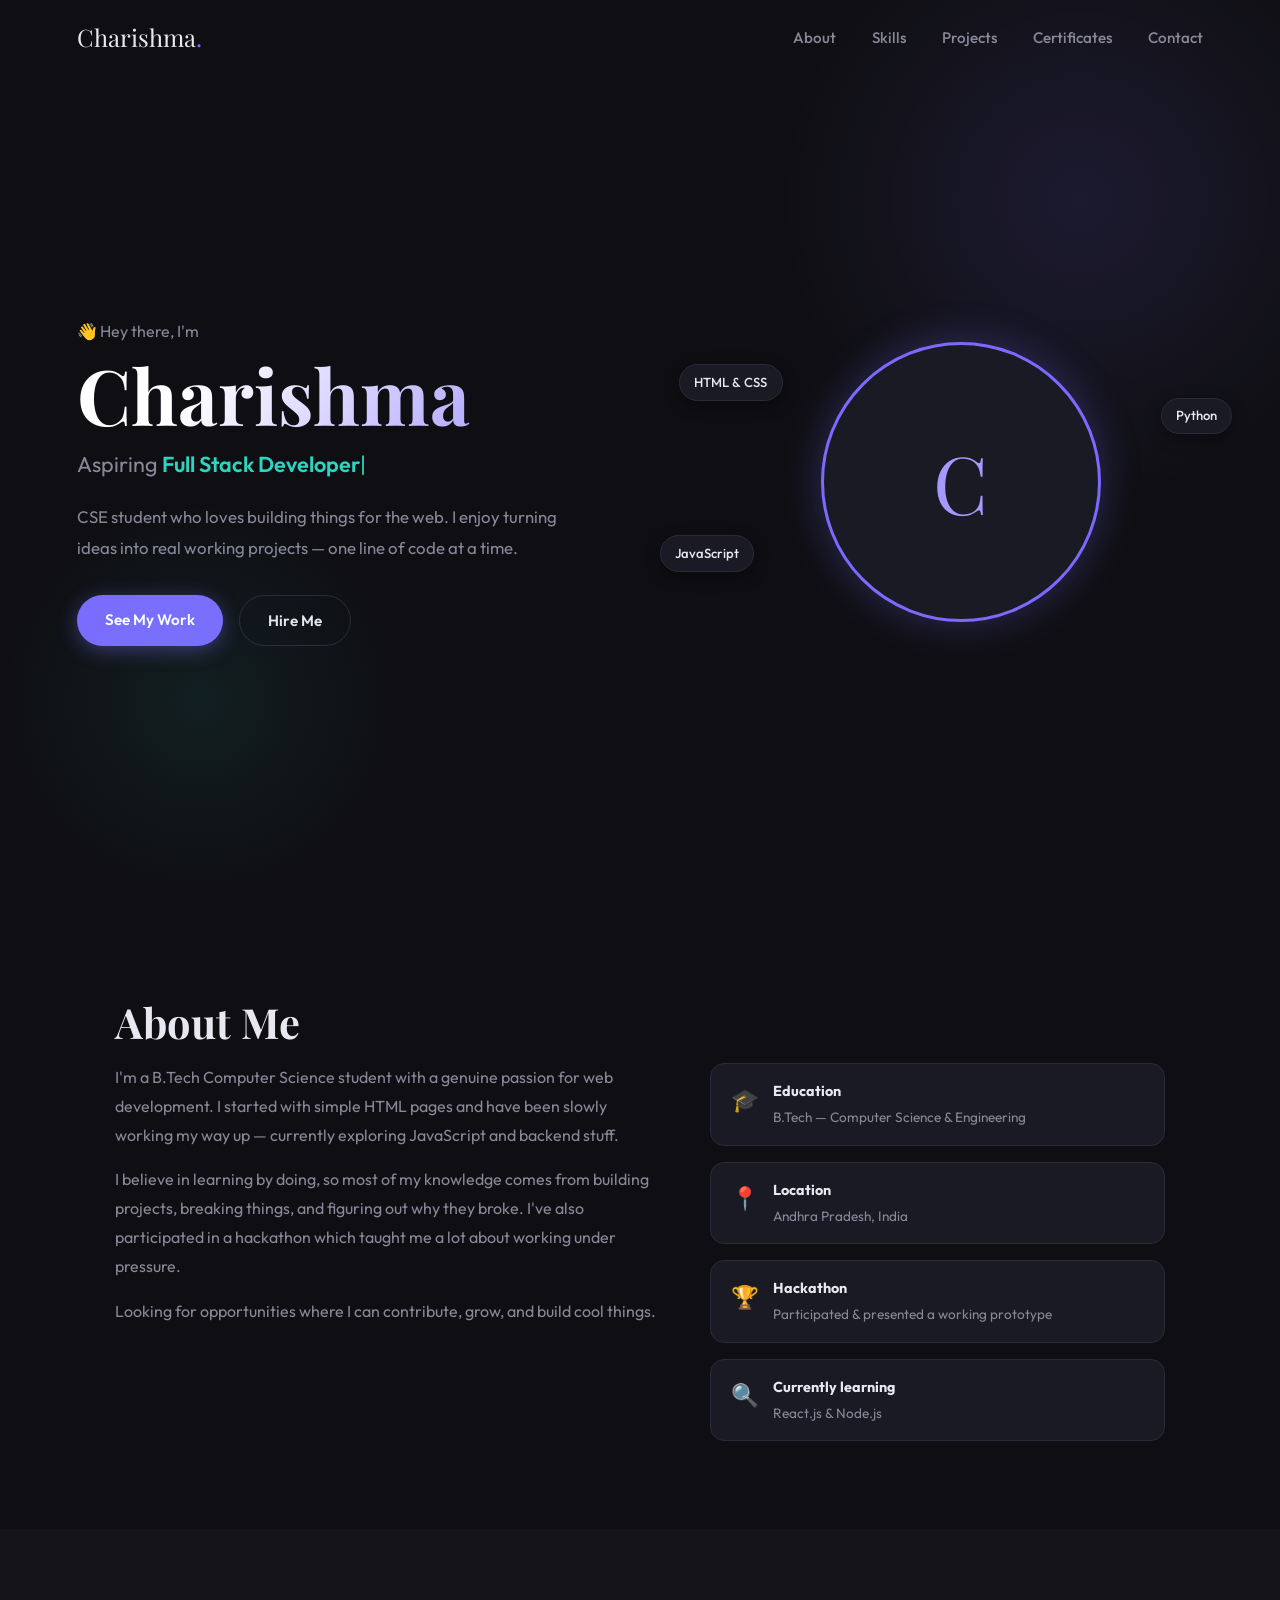
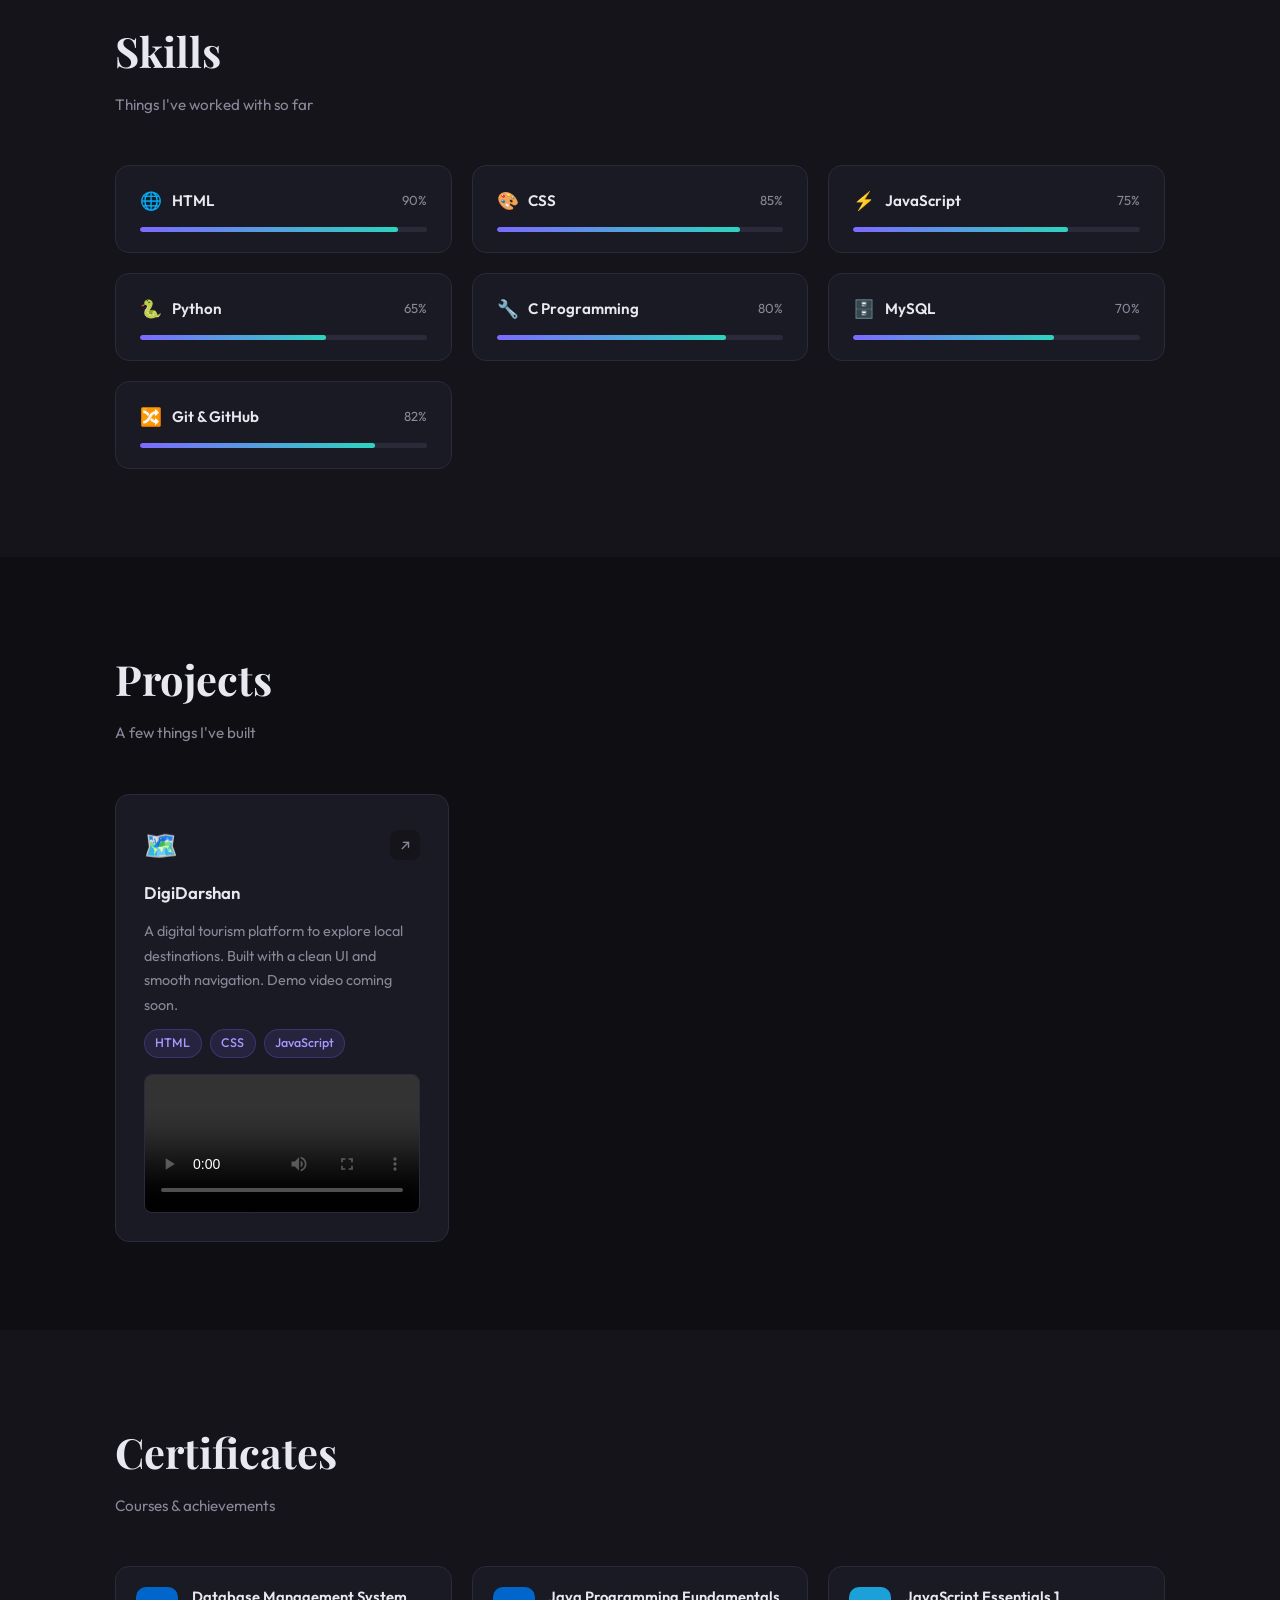
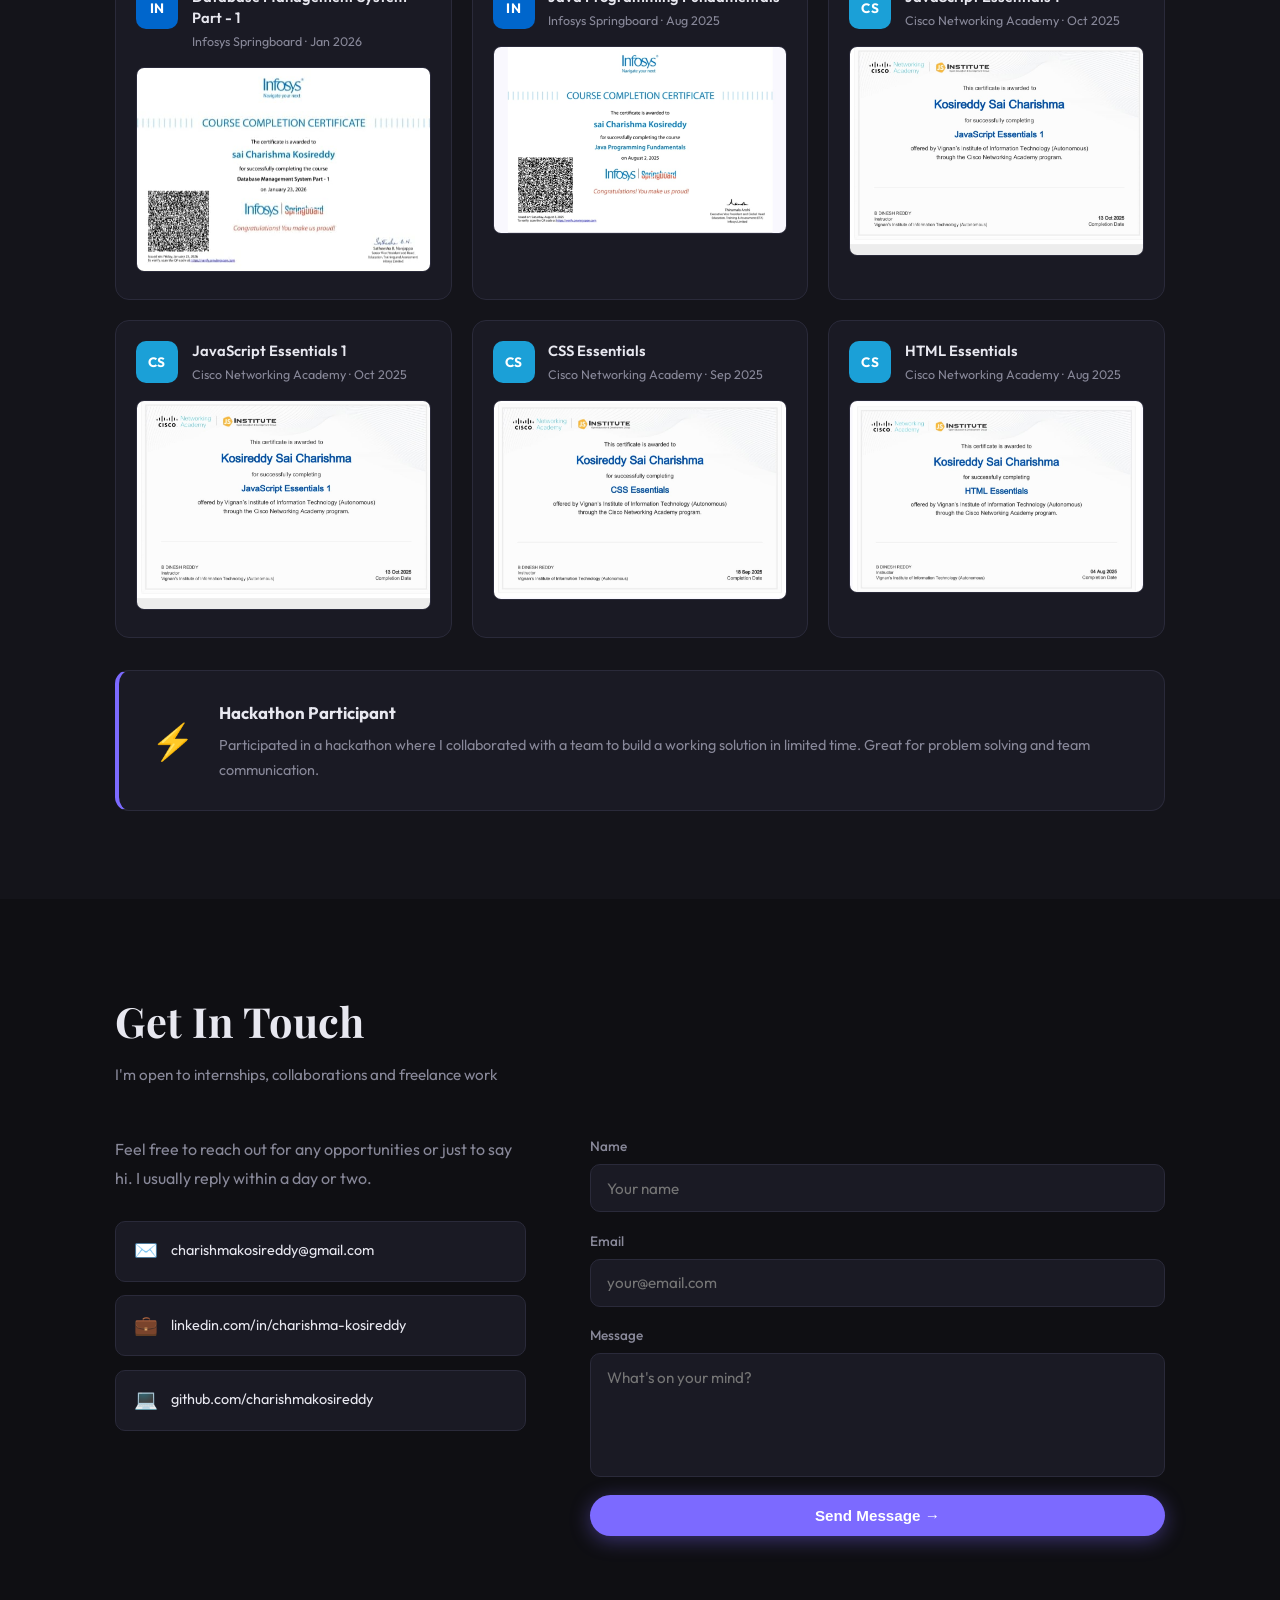
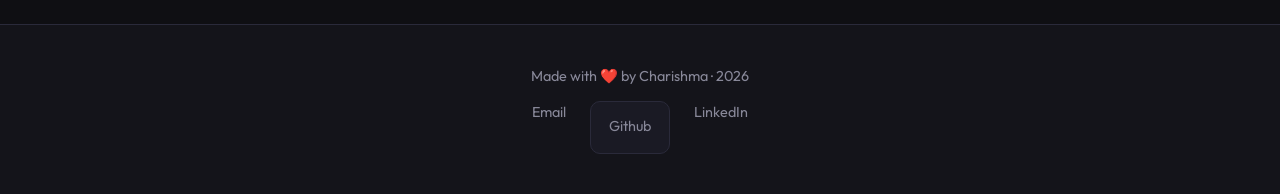
==== commit 743d4a0e: "Update index.html" ====
--- a/index.html
+++ b/index.html
@@ -211,9 +211,9 @@
         <div class="contact-left">
           <p>Feel free to reach out for any opportunities or just to say hi. I usually reply within a day or two.</p>
           <div class="links-list">
-            <a href="mailto:charishmakosireddy@gmail.com" class="link-row"><span class="link-icon">✉️</span><span>yourmail@gmail.com</span></a>
-            <a href="https://www.linkedin.com/in/charishma-kosireddy-486725369?utm_source=share_via&utm_content=profile&utm_medium=member_android" target="_blank" class="link-row"><span class="link-icon">💼</span><span>linkedin.com/in/yourprofile</span></a>
-            <a href="https://github.com/charishmakosireddy" target="_blank" class="link-row"><span class="link-icon">💻</span><span>github.com/yourusername</span></a>
+            <a href="mailto:charishmakosireddy@gmail.com" class="link-row"><span class="link-icon">✉️</span><span>charishmakosireddy@gmail.com</span></a>
+            <a href="https://www.linkedin.com/in/charishma-kosireddy-486725369?utm_source=share_via&utm_content=profile&utm_medium=member_android" target="_blank" class="link-row"><span class="link-icon">💼</span><span>linkedin.com/in/charishma-kosireddy</span></a>
+            <a href="https://github.com/charishmakosireddy" target="_blank" class="link-row"><span class="link-icon">💻</span><span>github.com/charishmakosireddy</span></a>
           </div>
         </div>
         <form id="contactForm" class="contact-form" novalidate>
@@ -228,13 +228,13 @@
   </section>
 
   <footer>
-    <p>Made with ❤️ by Charishma · 2025</p>
+    <p>Made with ❤️ by Charishma · 2026</p>
     <div class="footer-links">
       <a href="mailto:charishmakosireddy@gmail.com">Email</a>
-      <a href="https://github.com/charishmakosireddy" target="_blank" class="link-row"></a>
+      <a href="https://github.com/charishmakosireddy" target="_blank" class="link-row">Github</a>
       <a href="https://www.linkedin.com/in/charishma-kosireddy-486725369?utm_source=share_via&utm_content=profile&utm_medium=member_android" target="_blank">LinkedIn</a>
     </div>
   </footer>
   <script src="app.js"></script>
 </body>
-</html>+</html>
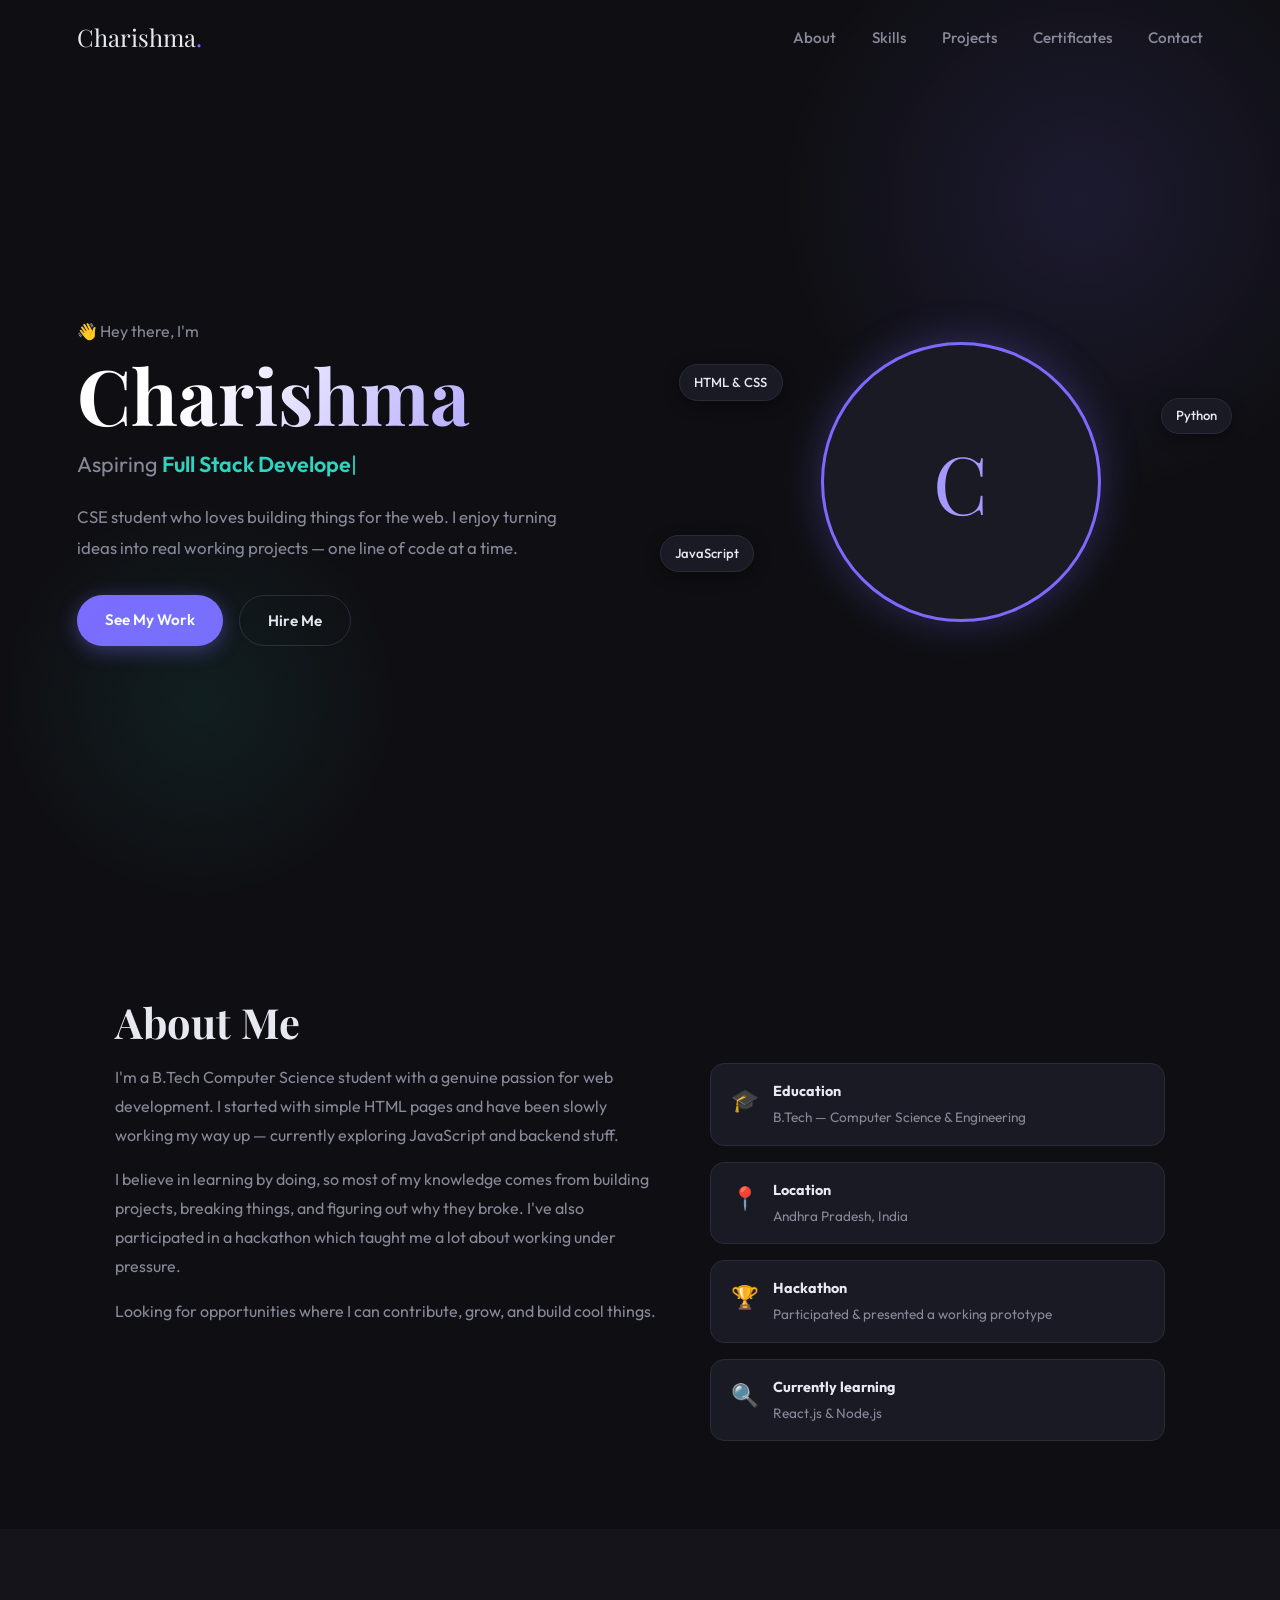
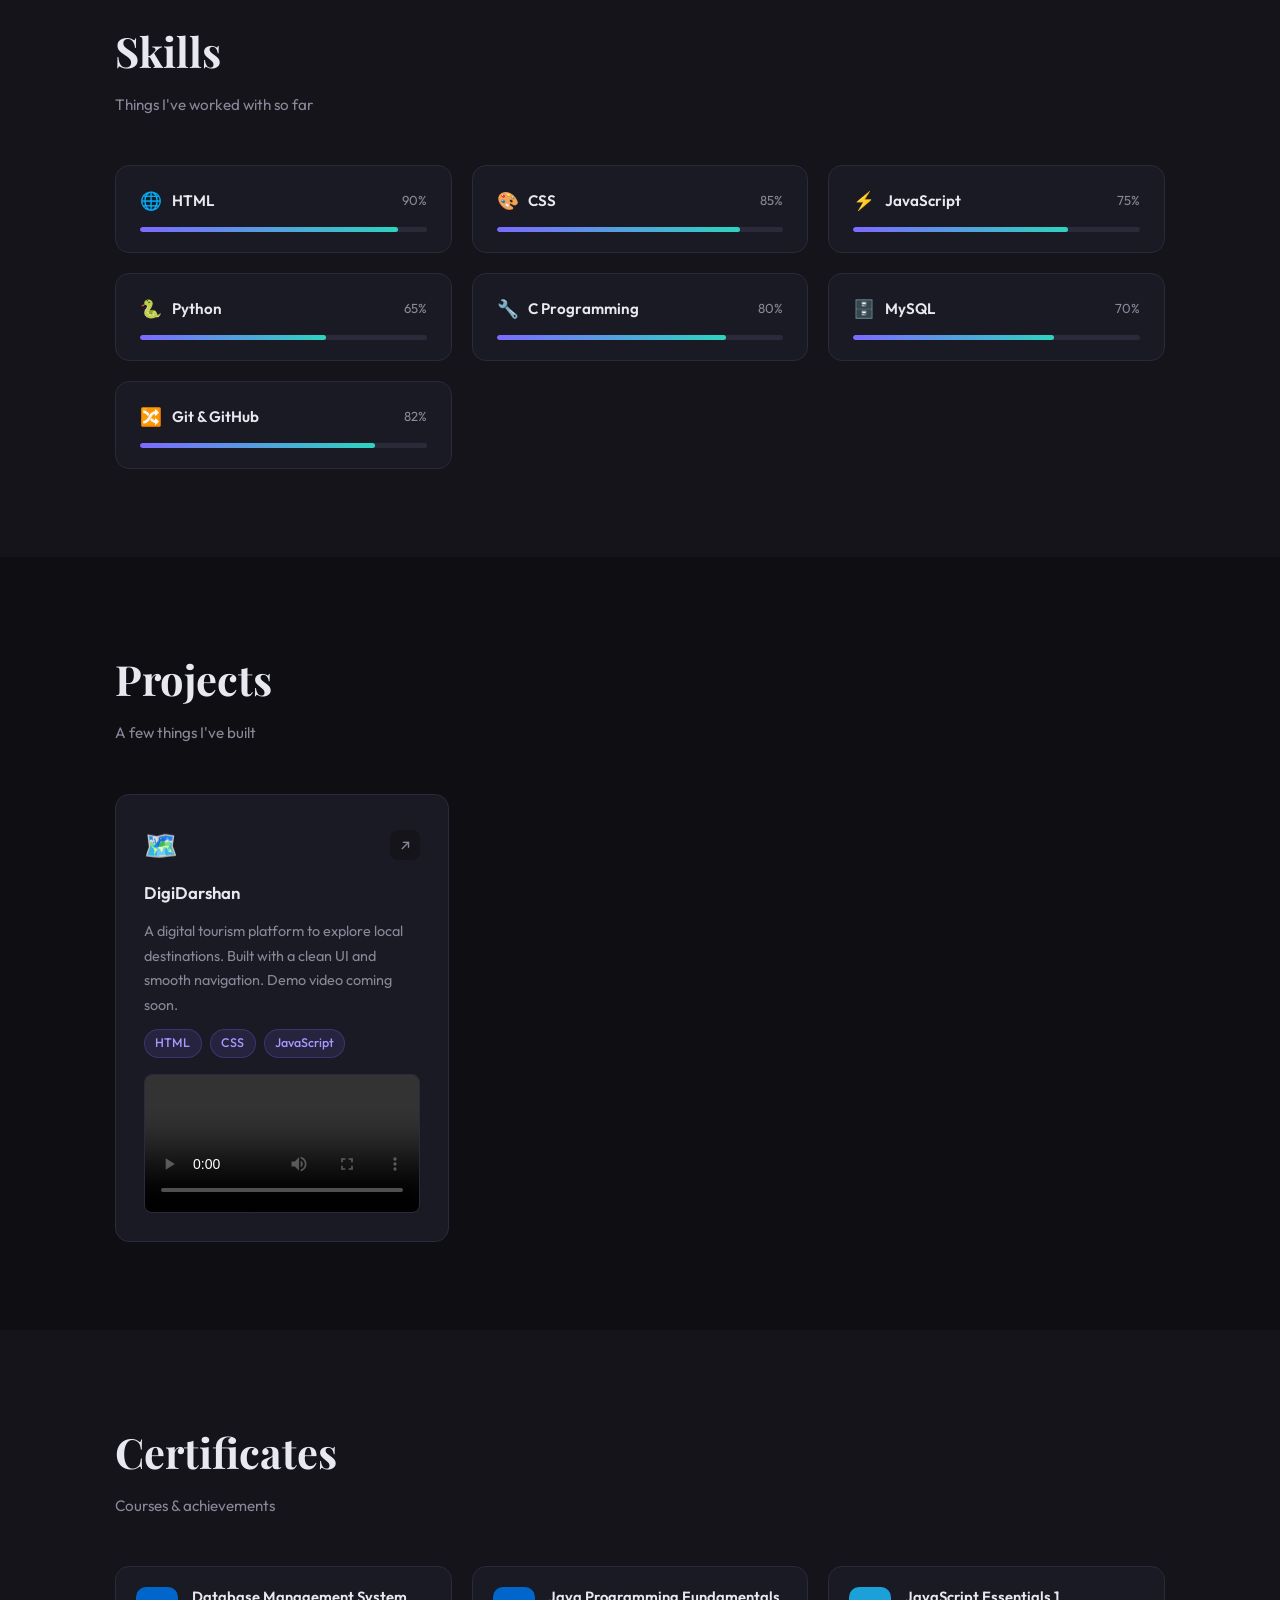
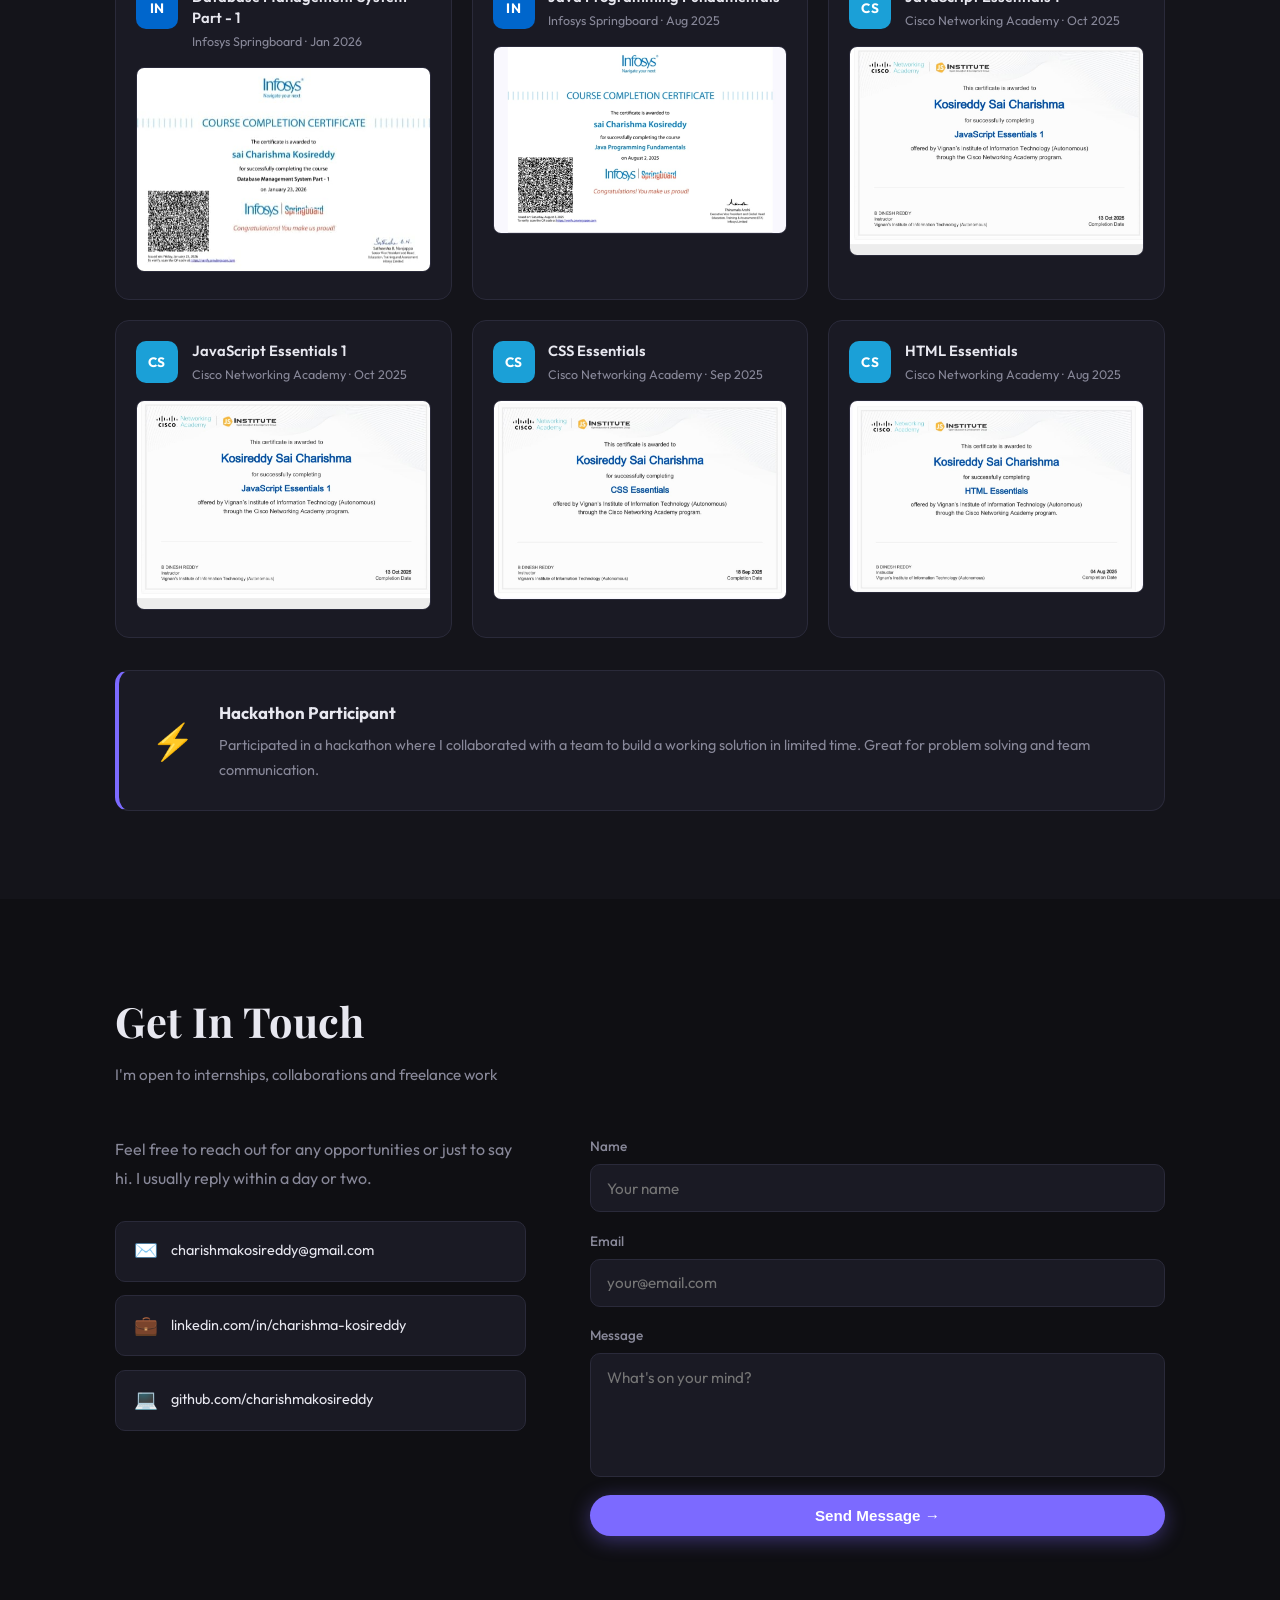
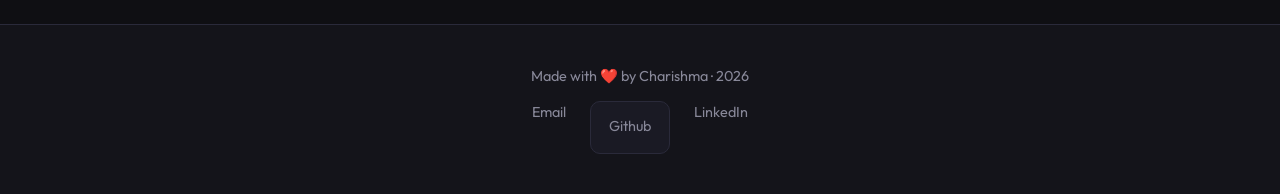
==== commit 557923e3: "Update index.html" ====
--- a/index.html
+++ b/index.html
@@ -128,7 +128,7 @@
           <p>A digital tourism platform to explore local destinations. Built with a clean UI and smooth navigation. Demo video coming soon.</p>
           <div class="tags"><span>HTML</span><span>CSS</span><span>JavaScript</span></div>
           <video controls poster="" style="width:100%; border-radius:8px; margin-top:.25rem; border:1px solid var(--border);">
-  <source src="WhatsApp Video 2026-03-20 at 21.03.21.mp4" type="video/mp4">
+  <source src="demo.mp4.mp4" type="video/mp4">
 </video>
         </div>
       </div>
--- a/style.css
+++ b/style.css
@@ -224,4 +224,4 @@
   section { padding: 4rem 5%; }
   .hackathon-box { flex-direction: column; }
   .skills-grid { grid-template-columns: 1fr; }
-}+}
